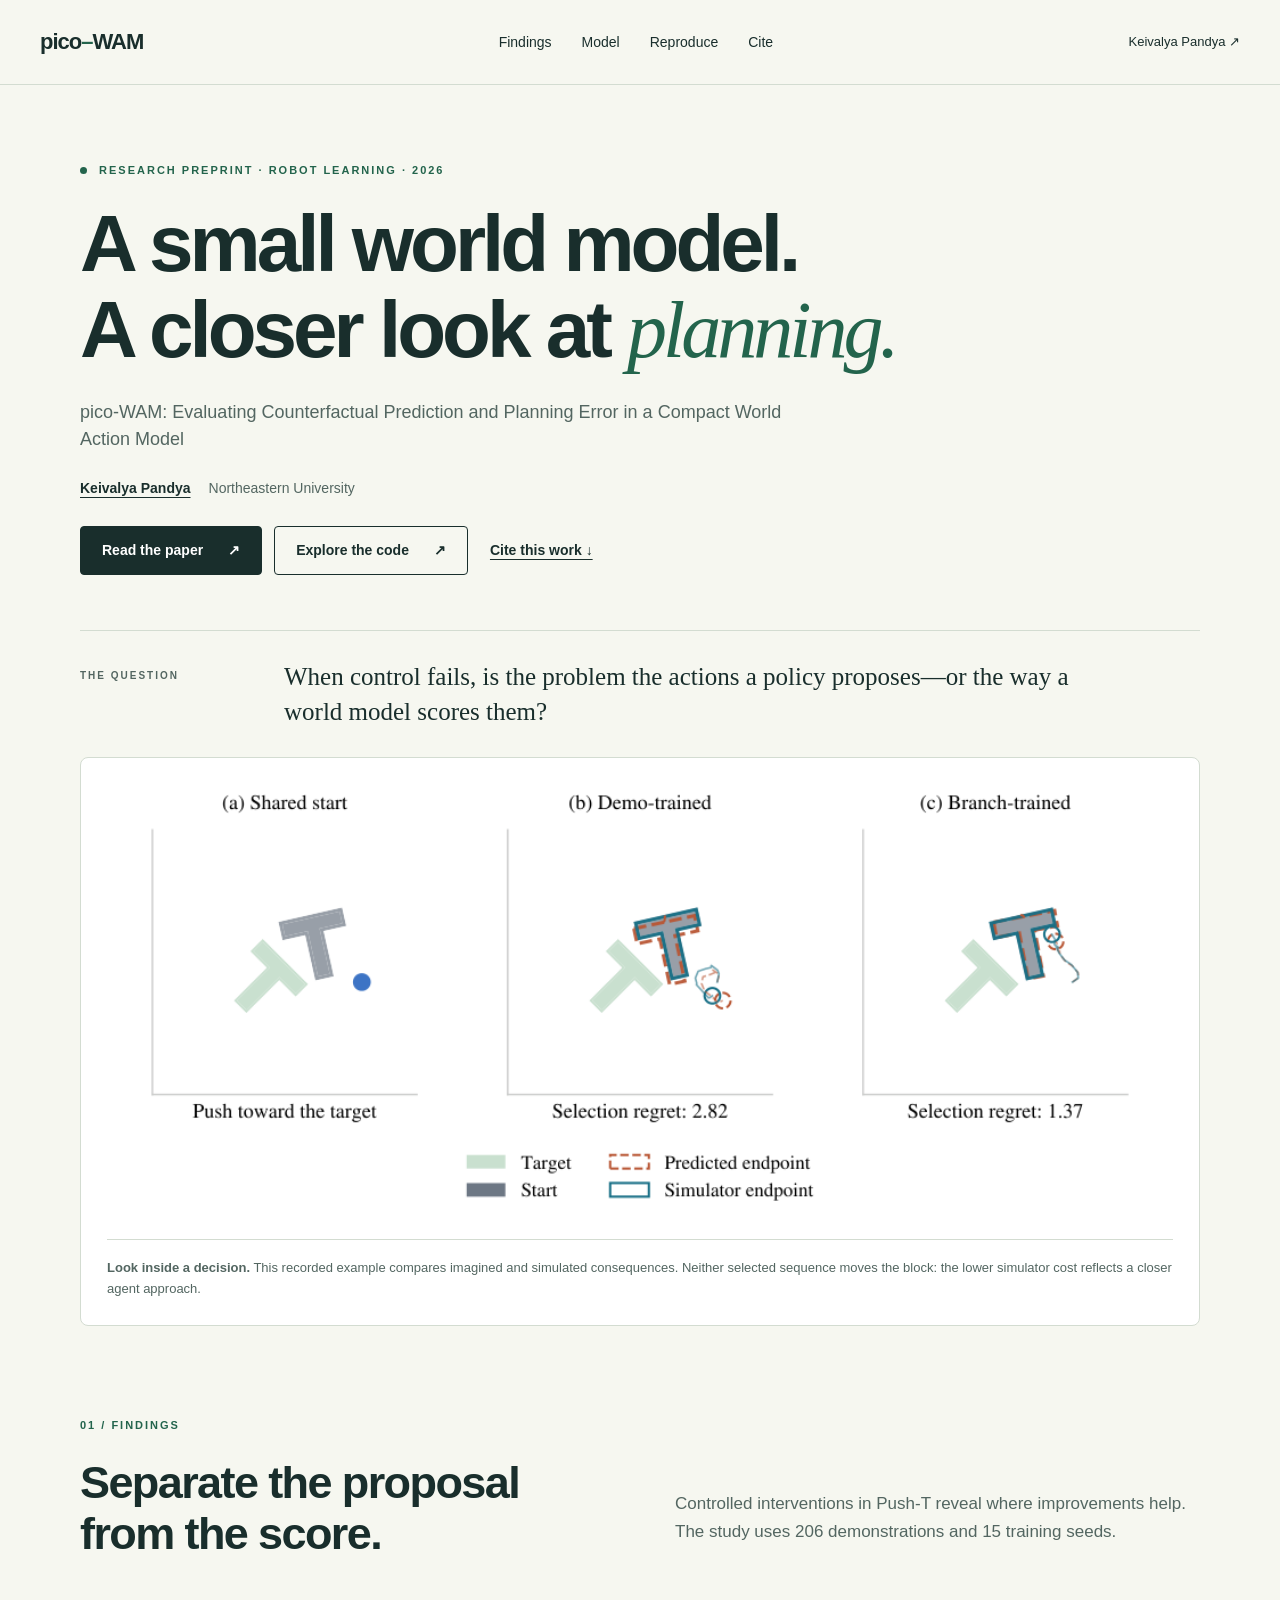
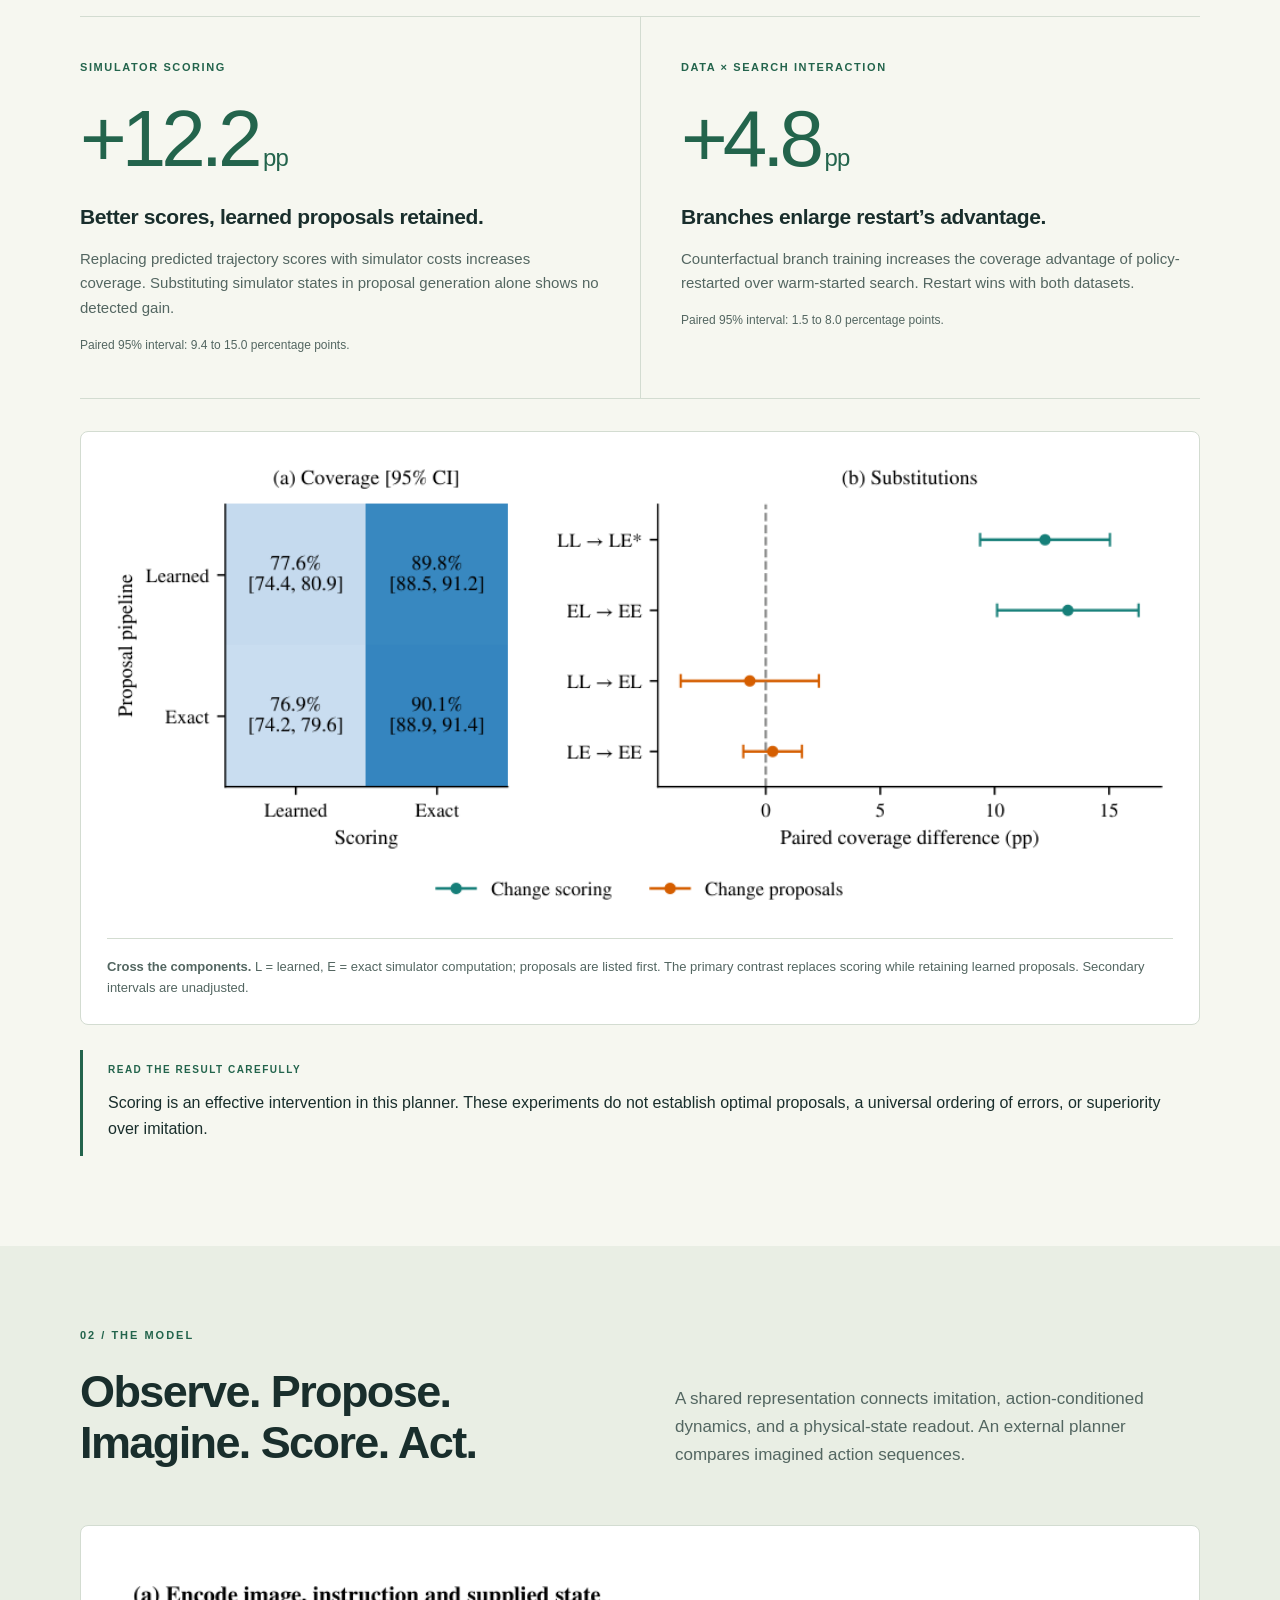
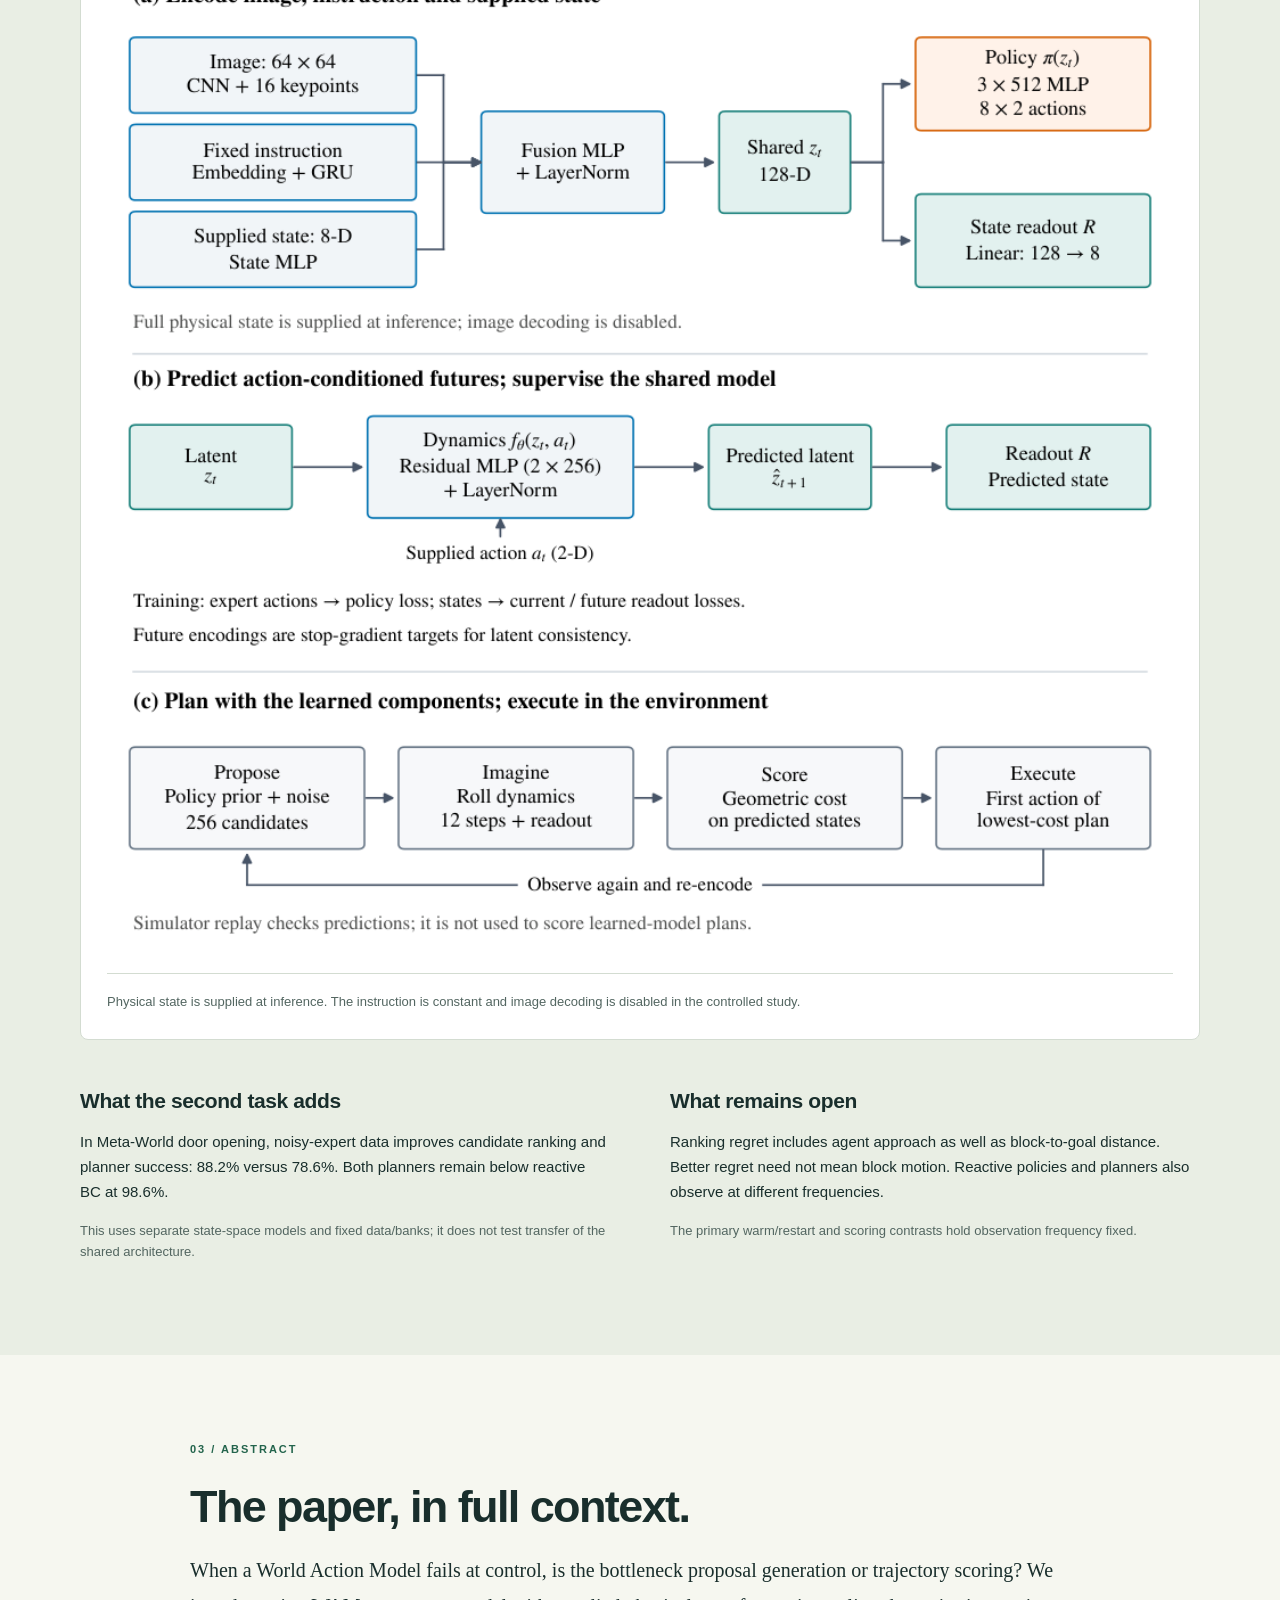
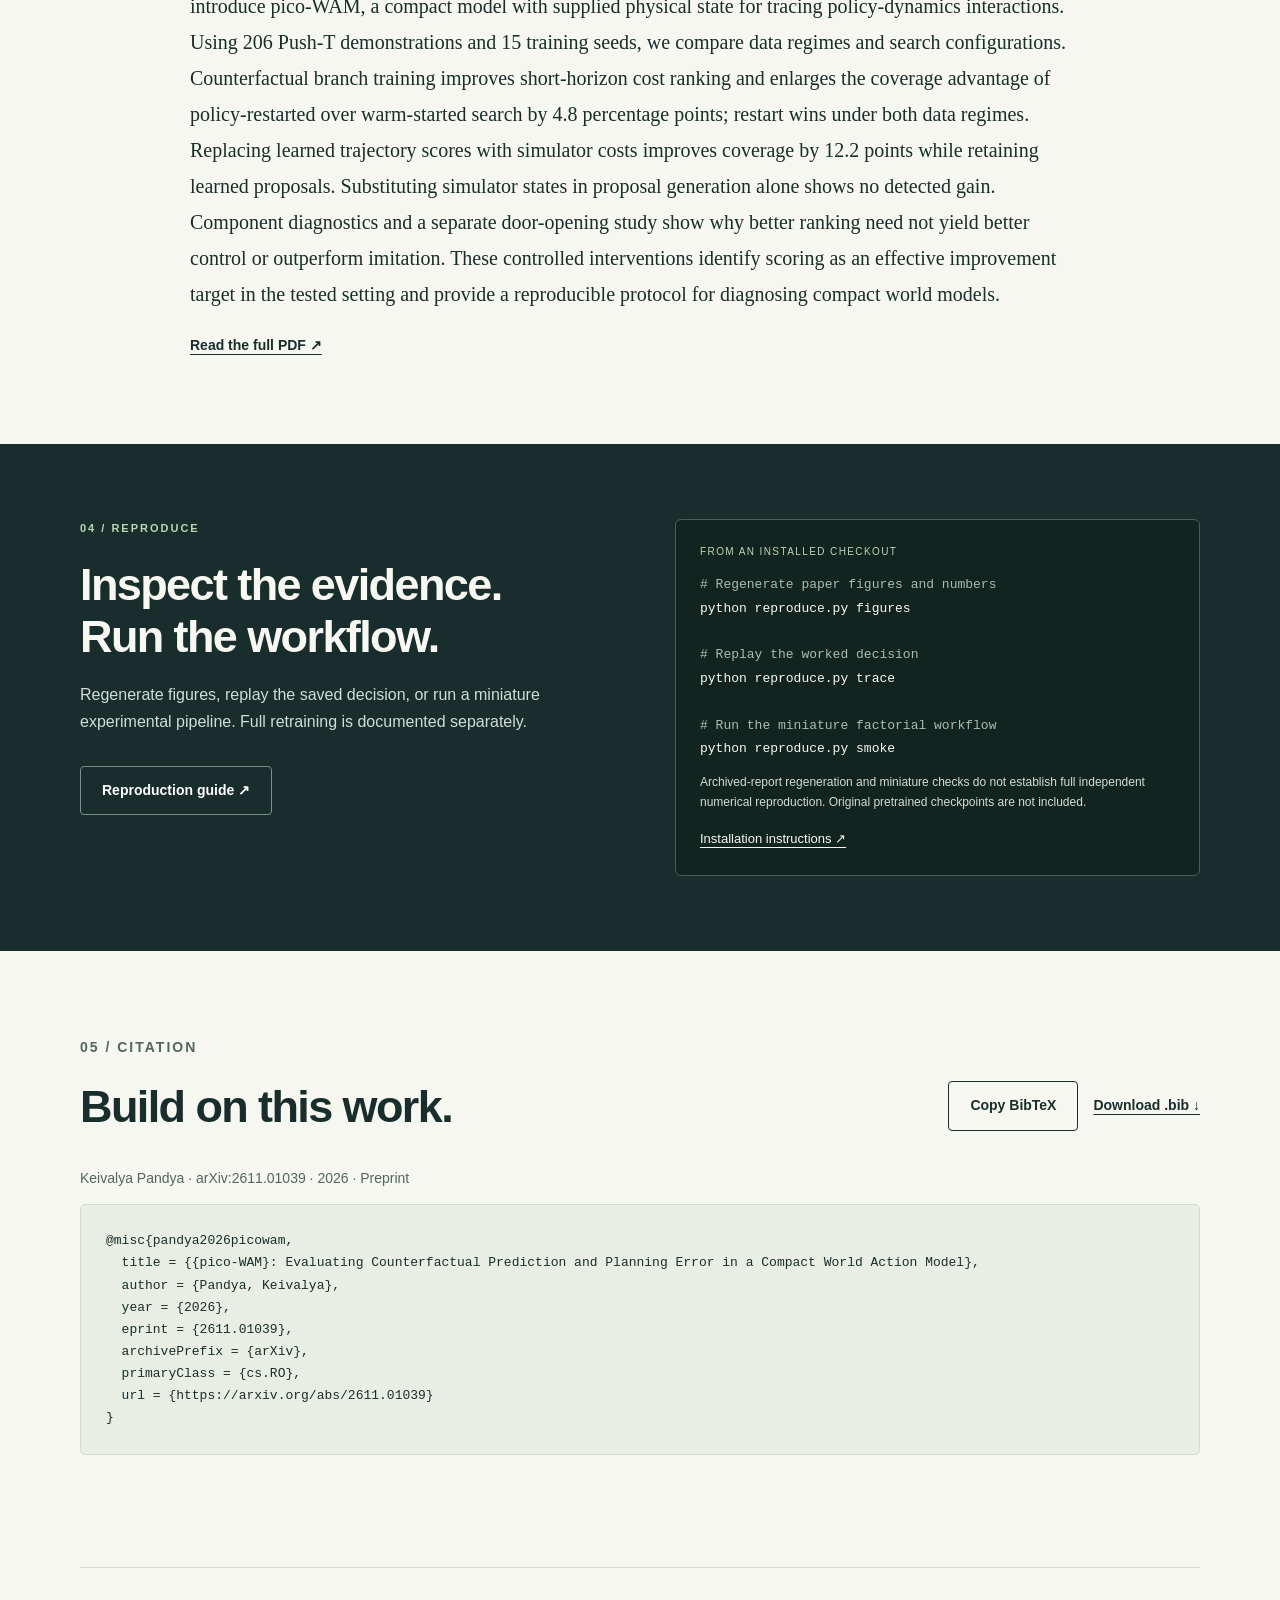
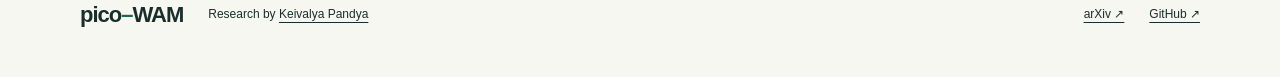
==== pico-wam/index.html @ 72bdd68a "Add pico-WAM research project page and publication links" ====
<!doctype html>
<html lang="en">
<head>
<meta charset="utf-8">
<meta name="viewport" content="width=device-width, initial-scale=1">
<title>pico-WAM — Counterfactual Prediction and Planning Error | Keivalya Pandya</title>
<meta name="description" content="pico-WAM is a compact World Action Model for tracing policy–dynamics interactions. Explore controlled Push-T experiments, simulator-scoring interventions, and reproducible code by Keivalya Pandya.">
<meta name="author" content="Keivalya Pandya">
<link rel="canonical" href="https://www.keivalya.com/pico-wam/">
<link rel="icon" href="/assets/favicon.ico">
<meta name="citation_title" content="pico-WAM: Evaluating Counterfactual Prediction and Planning Error in a Compact World Action Model">
<meta name="citation_author" content="Pandya, Keivalya">
<meta name="citation_author_institution" content="Northeastern University">
<meta name="citation_publication_date" content="2026/10/31">
<meta name="citation_arxiv_id" content="2611.01039">
<meta name="citation_pdf_url" content="https://arxiv.org/pdf/2611.01039">
<meta property="og:type" content="article">
<meta property="og:title" content="pico-WAM: When prediction meets planning">
<meta property="og:description" content="A compact World Action Model for inspecting proposals, imagined outcomes, and executed actions. Paper, findings, code, and citation.">
<meta property="og:url" content="https://www.keivalya.com/pico-wam/">
<meta property="og:image" content="https://www.keivalya.com/pico-wam/assets/task-example.png">
<meta property="og:image:alt" content="The paper's worked Push-T example comparing predicted and simulated candidate outcomes.">
<meta name="twitter:card" content="summary_large_image">
<meta name="twitter:creator" content="@keivalyap">
<link rel="stylesheet" href="style.css">
<script type="application/ld+json">
{"@context":"https://schema.org","@type":"ScholarlyArticle","name":"pico-WAM: Evaluating Counterfactual Prediction and Planning Error in a Compact World Action Model","headline":"pico-WAM: Evaluating Counterfactual Prediction and Planning Error in a Compact World Action Model","author":{"@type":"Person","name":"Keivalya Pandya","url":"https://www.keivalya.com/","affiliation":{"@type":"CollegeOrUniversity","name":"Northeastern University"}},"url":"https://www.keivalya.com/pico-wam/","sameAs":"https://arxiv.org/abs/2611.01039","identifier":"arXiv:2611.01039","datePublished":"2026-10-31","creativeWorkStatus":"Preprint","keywords":["world action models","robot learning","counterfactual prediction","trajectory scoring","model-based planning","Push-T"],"encoding":{"@type":"MediaObject","contentUrl":"https://arxiv.org/pdf/2611.01039","encodingFormat":"application/pdf"},"isRelatedTo":{"@type":"SoftwareSourceCode","name":"pico-WAM","codeRepository":"https://github.com/keivalya/pico-wam","programmingLanguage":"Python"}}
</script>
</head>
<body>
<a class="skip" href="#main">Skip to content</a>
<header class="topbar"><a class="wordmark" href="#">pico<span>–</span>WAM</a><nav aria-label="Main navigation"><a href="#findings">Findings</a><a href="#model">Model</a><a href="#reproduce">Reproduce</a><a href="#cite">Cite</a></nav><a class="author-home" href="/">Keivalya Pandya ↗</a></header>
<main id="main">
<section class="hero wrap">
<p class="eyebrow"><span class="dot"></span> RESEARCH PREPRINT · ROBOT LEARNING · 2026</p>
<h1>A small world model.<br>A closer look at <em>planning.</em></h1>
<p class="paper-title">pico-WAM: Evaluating Counterfactual Prediction and Planning Error in a Compact World Action Model</p>
<p class="byline"><a href="/">Keivalya Pandya</a><span>Northeastern University</span></p>
<div class="actions"><a class="button primary" href="https://arxiv.org/abs/2611.01039">Read the paper <span>↗</span></a><a class="button" href="https://github.com/keivalya/pico-wam">Explore the code <span>↗</span></a><a class="text-link" href="#cite">Cite this work ↓</a></div>
<div class="hero-question"><span class="section-number">THE QUESTION</span><p>When control fails, is the problem the actions a policy proposes—or the way a world model scores them?</p></div>
<figure class="hero-figure"><a href="assets/task-example.png" aria-label="Open task example figure at full resolution"><img width="936" height="382" src="assets/task-example.png" alt="Worked Push-T decision: two dynamics models choose 12-step plans from 256 shared candidates; predicted and simulated physical states are compared." fetchpriority="high"></a><figcaption><b>Look inside a decision.</b> This recorded example compares imagined and simulated consequences. Neither selected sequence moves the block: the lower simulator cost reflects a closer agent approach.</figcaption></figure>
</section>
<section class="findings wrap" id="findings"><div class="section-heading"><p class="eyebrow">01 / FINDINGS</p><h2>Separate the proposal<br>from the score.</h2><p>Controlled interventions in Push-T reveal where improvements help. The study uses 206 demonstrations and 15 training seeds.</p></div>
<div class="result-grid"><article class="result"><p class="result-label">SIMULATOR SCORING</p><p class="stat">+12.2<span> pp</span></p><h3>Better scores, learned proposals retained.</h3><p>Replacing predicted trajectory scores with simulator costs increases coverage. Substituting simulator states in proposal generation alone shows no detected gain.</p><p class="interval">Paired 95% interval: 9.4 to 15.0 percentage points.</p></article><article class="result"><p class="result-label">DATA × SEARCH INTERACTION</p><p class="stat">+4.8<span> pp</span></p><h3>Branches enlarge restart’s advantage.</h3><p>Counterfactual branch training increases the coverage advantage of policy-restarted over warm-started search. Restart wins with both datasets.</p><p class="interval">Paired 95% interval: 1.5 to 8.0 percentage points.</p></article></div>
<figure class="wide-figure"><a href="assets/factorial.png" aria-label="Open factorial figure at full resolution"><img width="936" height="404" src="assets/factorial.png" loading="lazy" alt="Crossed proposal and scoring experiment: learned and exact computations compared across 15 frozen checkpoints, with paired coverage differences."></a><figcaption><b>Cross the components.</b> L = learned, E = exact simulator computation; proposals are listed first. The primary contrast replaces scoring while retaining learned proposals. Secondary intervals are unadjusted.</figcaption></figure>
<aside class="takeaway"><span>READ THE RESULT CAREFULLY</span><p>Scoring is an effective intervention in this planner. These experiments do not establish optimal proposals, a universal ordering of errors, or superiority over imitation.</p></aside>
</section>
<section class="model-section" id="model"><div class="wrap"><div class="section-heading"><p class="eyebrow">02 / THE MODEL</p><h2>Observe. Propose.<br>Imagine. Score. Act.</h2><p>A shared representation connects imitation, action-conditioned dynamics, and a physical-state readout. An external planner compares imagined action sequences.</p></div>
<figure class="wide-figure"><a href="assets/architecture.png" aria-label="Open architecture figure at full resolution"><img width="936" height="879" src="assets/architecture.png" loading="lazy" alt="pico-WAM architecture: image and supplied state encoders feed a shared latent, policy, residual dynamics, and state readout, with an external planning loop."></a><figcaption>Physical state is supplied at inference. The instruction is constant and image decoding is disabled in the controlled study.</figcaption></figure>
<div class="scope-grid"><article><h3>What the second task adds</h3><p>In Meta-World door opening, noisy-expert data improves candidate ranking and planner success: 88.2% versus 78.6%. Both planners remain below reactive BC at 98.6%.</p><p class="muted">This uses separate state-space models and fixed data/banks; it does not test transfer of the shared architecture.</p></article><article><h3>What remains open</h3><p>Ranking regret includes agent approach as well as block-to-goal distance. Better regret need not mean block motion. Reactive policies and planners also observe at different frequencies.</p><p class="muted">The primary warm/restart and scoring contrasts hold observation frequency fixed.</p></article></div>
</div></section>
<section class="wrap abstract-section" id="abstract"><p class="eyebrow">03 / ABSTRACT</p><h2>The paper, in full context.</h2><p class="abstract">When a World Action Model fails at control, is the bottleneck proposal generation or trajectory scoring? We introduce pico-WAM, a compact model with supplied physical state for tracing policy-dynamics interactions. Using 206 Push-T demonstrations and 15 training seeds, we compare data regimes and search configurations. Counterfactual branch training improves short-horizon cost ranking and enlarges the coverage advantage of policy-restarted over warm-started search by 4.8 percentage points; restart wins under both data regimes. Replacing learned trajectory scores with simulator costs improves coverage by 12.2 points while retaining learned proposals. Substituting simulator states in proposal generation alone shows no detected gain. Component diagnostics and a separate door-opening study show why better ranking need not yield better control or outperform imitation. These controlled interventions identify scoring as an effective improvement target in the tested setting and provide a reproducible protocol for diagnosing compact world models.</p><a class="text-link" href="https://arxiv.org/pdf/2611.01039">Read the full PDF ↗</a></section>
<section class="reproduce-section" id="reproduce"><div class="wrap reproduce-grid"><div><p class="eyebrow">04 / REPRODUCE</p><h2>Inspect the evidence.<br>Run the workflow.</h2><p>Regenerate figures, replay the saved decision, or run a miniature experimental pipeline. Full retraining is documented separately.</p><a class="button" href="https://github.com/keivalya/pico-wam/blob/main/docs/REPRODUCING.md">Reproduction guide ↗</a></div><div class="terminal"><div class="terminal-label">FROM AN INSTALLED CHECKOUT</div><pre><code><span># Regenerate paper figures and numbers</span>
python reproduce.py figures

<span># Replay the worked decision</span>
python reproduce.py trace

<span># Run the miniature factorial workflow</span>
python reproduce.py smoke</code></pre><p>Archived-report regeneration and miniature checks do not establish full independent numerical reproduction. Original pretrained checkpoints are not included.</p><a href="https://github.com/keivalya/pico-wam#installation">Installation instructions ↗</a></div></div></section>
<section class="wrap citation-section" id="cite"><p class="eyebrow">05 / CITATION</p><div class="citation-heading"><h2>Build on this work.</h2><div><button id="copy-citation" class="button" type="button" hidden>Copy BibTeX</button> <a class="text-link" href="citation.bib" download>Download .bib ↓</a></div></div><p>Keivalya Pandya · arXiv:2611.01039 · 2026 · Preprint</p><pre class="citation"><code id="bibtex">@misc{pandya2026picowam,
  title = {{pico-WAM}: Evaluating Counterfactual Prediction and Planning Error in a Compact World Action Model},
  author = {Pandya, Keivalya},
  year = {2026},
  eprint = {2611.01039},
  archivePrefix = {arXiv},
  primaryClass = {cs.RO},
  url = {https://arxiv.org/abs/2611.01039}
}</code></pre><p id="copy-status" role="status" aria-live="polite"></p></section>
</main><footer class="wrap"><a class="wordmark" href="#">pico<span>–</span>WAM</a><p>Research by <a href="/">Keivalya Pandya</a></p><a href="https://arxiv.org/abs/2611.01039">arXiv ↗</a><a href="https://github.com/keivalya/pico-wam">GitHub ↗</a></footer>
<script src="script.js" defer></script>
</body></html>
---- pico-wam/style.css ----
:root{--ink:#192e2c;--muted:#536661;--paper:#f6f7f0;--accent:#23644c;--line:#d3dcd1;--serif:Georgia,'Times New Roman',serif}*{box-sizing:border-box}html{scroll-behavior:smooth;scroll-padding-top:30px}body{margin:0;background:var(--paper);color:var(--ink);font-family:Arial,Helvetica,sans-serif;line-height:1.65}a{color:inherit;text-underline-offset:4px}a:hover{color:var(--accent)}button{font:inherit;cursor:pointer}a:focus-visible,button:focus-visible{outline:3px solid #aa5e16;outline-offset:5px}.wrap{width:min(1120px,calc(100% - 64px));margin:auto}.topbar{max-width:1400px;margin:auto;padding:24px 40px;display:flex;justify-content:space-between;align-items:center;border-bottom:1px solid var(--line);gap:25px}.wordmark{font-size:22px;font-weight:800;text-decoration:none;letter-spacing:-1px}.wordmark span{color:var(--accent)}nav{display:flex;gap:30px;font-size:14px}nav a,.author-home{text-decoration:none}.author-home{font-size:13px}.hero{padding-top:76px}.eyebrow{font-size:11px;letter-spacing:2px;font-weight:700;color:var(--accent);margin:0 0 22px}.dot{display:inline-block;width:7px;height:7px;background:var(--accent);border-radius:50%;margin-right:7px}h1{font-size:clamp(44px,6.3vw,80px);letter-spacing:-4px;line-height:1.07;margin:0 0 25px;font-weight:600}h1 em{font-family:var(--serif);font-weight:400;color:var(--accent)}.paper-title{font-size:18px;max-width:740px;color:var(--muted);line-height:1.5}.byline{font-size:14px;margin:24px 0}.byline a{font-weight:bold}.byline span{margin-left:18px;color:var(--muted)}.actions{display:flex;gap:12px;align-items:center;flex-wrap:wrap;margin:26px 0 55px}.button{display:inline-flex;align-items:center;justify-content:center;gap:25px;background:transparent;border:1px solid var(--ink);padding:12px 21px;border-radius:4px;text-decoration:none;font-size:14px;font-weight:600;color:var(--ink)}.button:hover{background:#e5ebdf;color:var(--ink)}.primary{background:var(--ink);color:#fff}.primary:hover{background:var(--accent);color:#fff}.text-link{font-size:14px;font-weight:600}.actions .text-link{margin-left:10px}.hero-question{border-top:1px solid var(--line);padding:28px 0;display:grid;grid-template-columns:180px 1fr;gap:24px;align-items:start}.section-number{font-size:10px;letter-spacing:2px;padding-top:9px;color:var(--muted);font-weight:700}.hero-question p{font-family:var(--serif);font-size:25px;line-height:1.4;margin:0;max-width:790px}figure{margin:0}figure img{display:block;width:100%;height:auto}.hero-figure,.wide-figure{background:#fff;border:1px solid var(--line);border-radius:8px;padding:26px}.hero-figure img{height:auto}.hero-figure figcaption,.wide-figure figcaption{border-top:1px solid var(--line);padding-top:18px;margin-top:20px;font-size:13px;color:var(--muted);line-height:1.6}.findings{padding:90px 0}.section-heading{display:grid;grid-template-columns:1fr 1fr;column-gap:70px;margin-bottom:36px}.section-heading .eyebrow{grid-column:1/-1}.section-heading>p:last-child{margin:0;color:var(--muted);font-size:17px;align-self:center}h2{font-size:clamp(30px,4vw,45px);letter-spacing:-1.6px;line-height:1.15;margin:0 0 20px;font-weight:600}h3{font-size:21px;line-height:1.35;letter-spacing:-.4px;margin:12px 0}.result-grid{display:grid;grid-template-columns:1fr 1fr;border-top:1px solid var(--line);border-bottom:1px solid var(--line);margin:32px 0}.result{padding:30px 40px 30px 0}.result+.result{padding-left:40px;border-left:1px solid var(--line);padding-right:0}.result-label{font-size:11px;letter-spacing:1.6px;font-weight:700;color:var(--accent)}.stat{font-size:80px;letter-spacing:-5px;font-weight:500;margin:0;line-height:1.3;color:var(--accent)}.stat span{font-size:24px;letter-spacing:-1px}.result>p:not(.stat):not(.result-label){color:var(--muted);font-size:15px}.result .interval{font-size:12px!important}.takeaway{margin-top:25px;border-left:3px solid var(--accent);padding:5px 25px}.takeaway span{font-size:10px;letter-spacing:1.5px;font-weight:bold;color:var(--accent)}.takeaway p{margin:8px 0;font-size:16px}.model-section{background:#e9eee4;padding:80px 0}.scope-grid{display:grid;grid-template-columns:1fr 1fr;gap:60px;margin-top:35px}.scope-grid p{font-size:15px}.muted{color:var(--muted);font-size:13px!important}.abstract-section{padding:85px 0;max-width:900px}.abstract{font-family:var(--serif);font-size:20px;line-height:1.8}.reproduce-section{background:var(--ink);color:#f7f8f1;padding:75px 0}.reproduce-section .eyebrow{color:#b9d6b6}.reproduce-grid{display:grid;grid-template-columns:1fr 1fr;gap:70px}.reproduce-grid>div>p:not(.eyebrow){color:#d1ddd5}.reproduce-section .button{color:#fff;border-color:#78918a;margin-top:15px}.reproduce-section .button:hover{background:#314d46}.terminal{background:#122420;border:1px solid #466058;border-radius:6px;padding:24px}.terminal-label{font-size:10px;color:#b9d6b6;letter-spacing:1.4px}.terminal pre{font-size:13px;line-height:1.8;overflow-x:auto}.terminal code span{color:#a9bcb2}.terminal p{font-size:12px;color:#bacbc1}.terminal a{font-size:13px}.citation-section{padding:85px 0 60px}.citation-heading{display:flex;justify-content:space-between;gap:20px;align-items:start}.citation-heading>div{display:flex;align-items:center;gap:15px}.citation{padding:25px;background:#e9eee4;border:1px solid var(--line);border-radius:5px;font-size:13px;white-space:pre-wrap;overflow-wrap:anywhere;line-height:1.7}.citation-section>p{font-size:14px;color:var(--muted)}#copy-status{min-height:24px}footer{display:flex;gap:25px;border-top:1px solid var(--line);padding:25px 0 40px;align-items:center;font-size:12px}footer p{margin-right:auto}.skip{position:absolute;left:15px;top:-100px;background:#fff;padding:10px;z-index:5}.skip:focus{top:10px}[hidden]{display:none!important}@media(max-width:760px){.wrap{width:calc(100% - 36px)}.topbar{padding:18px;flex-wrap:wrap;gap:10px}.author-home{display:none}nav{gap:16px;font-size:12px}.hero{padding-top:45px}h1{letter-spacing:-2px}.byline span{display:block;margin-left:0}.hero-question{grid-template-columns:1fr;gap:10px}.hero-question p{font-size:22px}.section-heading,.result-grid,.scope-grid,.reproduce-grid{grid-template-columns:1fr;gap:18px}.result{padding:25px 0}.result+.result{border-left:0;border-top:1px solid var(--line);padding:25px 0}.hero-figure,.wide-figure{padding:10px}.findings{padding:55px 0}.model-section,.reproduce-section{padding:55px 0}.abstract-section,.citation-section{padding-top:55px;padding-bottom:40px}.abstract{font-size:18px}.citation-heading{flex-direction:column}.citation-heading>div{flex-wrap:wrap}footer{flex-wrap:wrap;gap:15px}footer p{flex-basis:65%;margin:0}.stat{font-size:68px}}@media(prefers-reduced-motion:reduce){html{scroll-behavior:auto}}
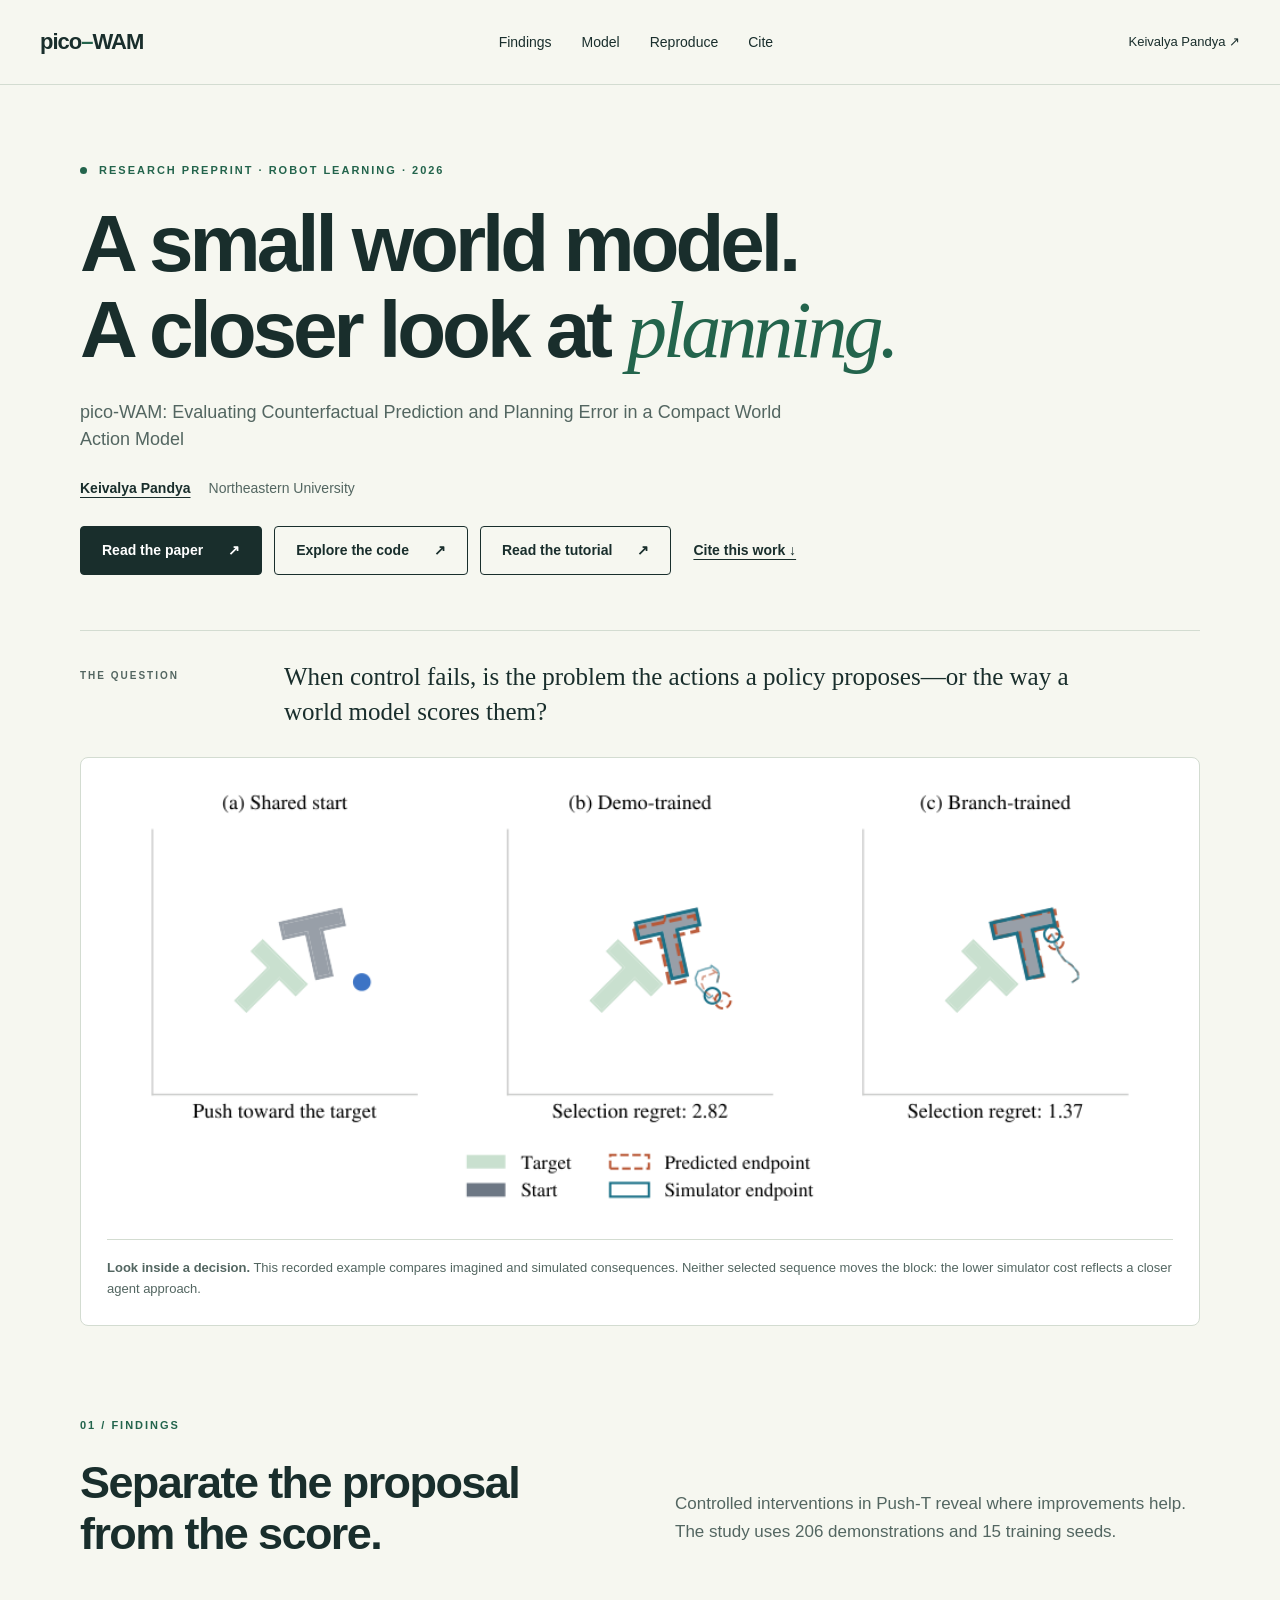
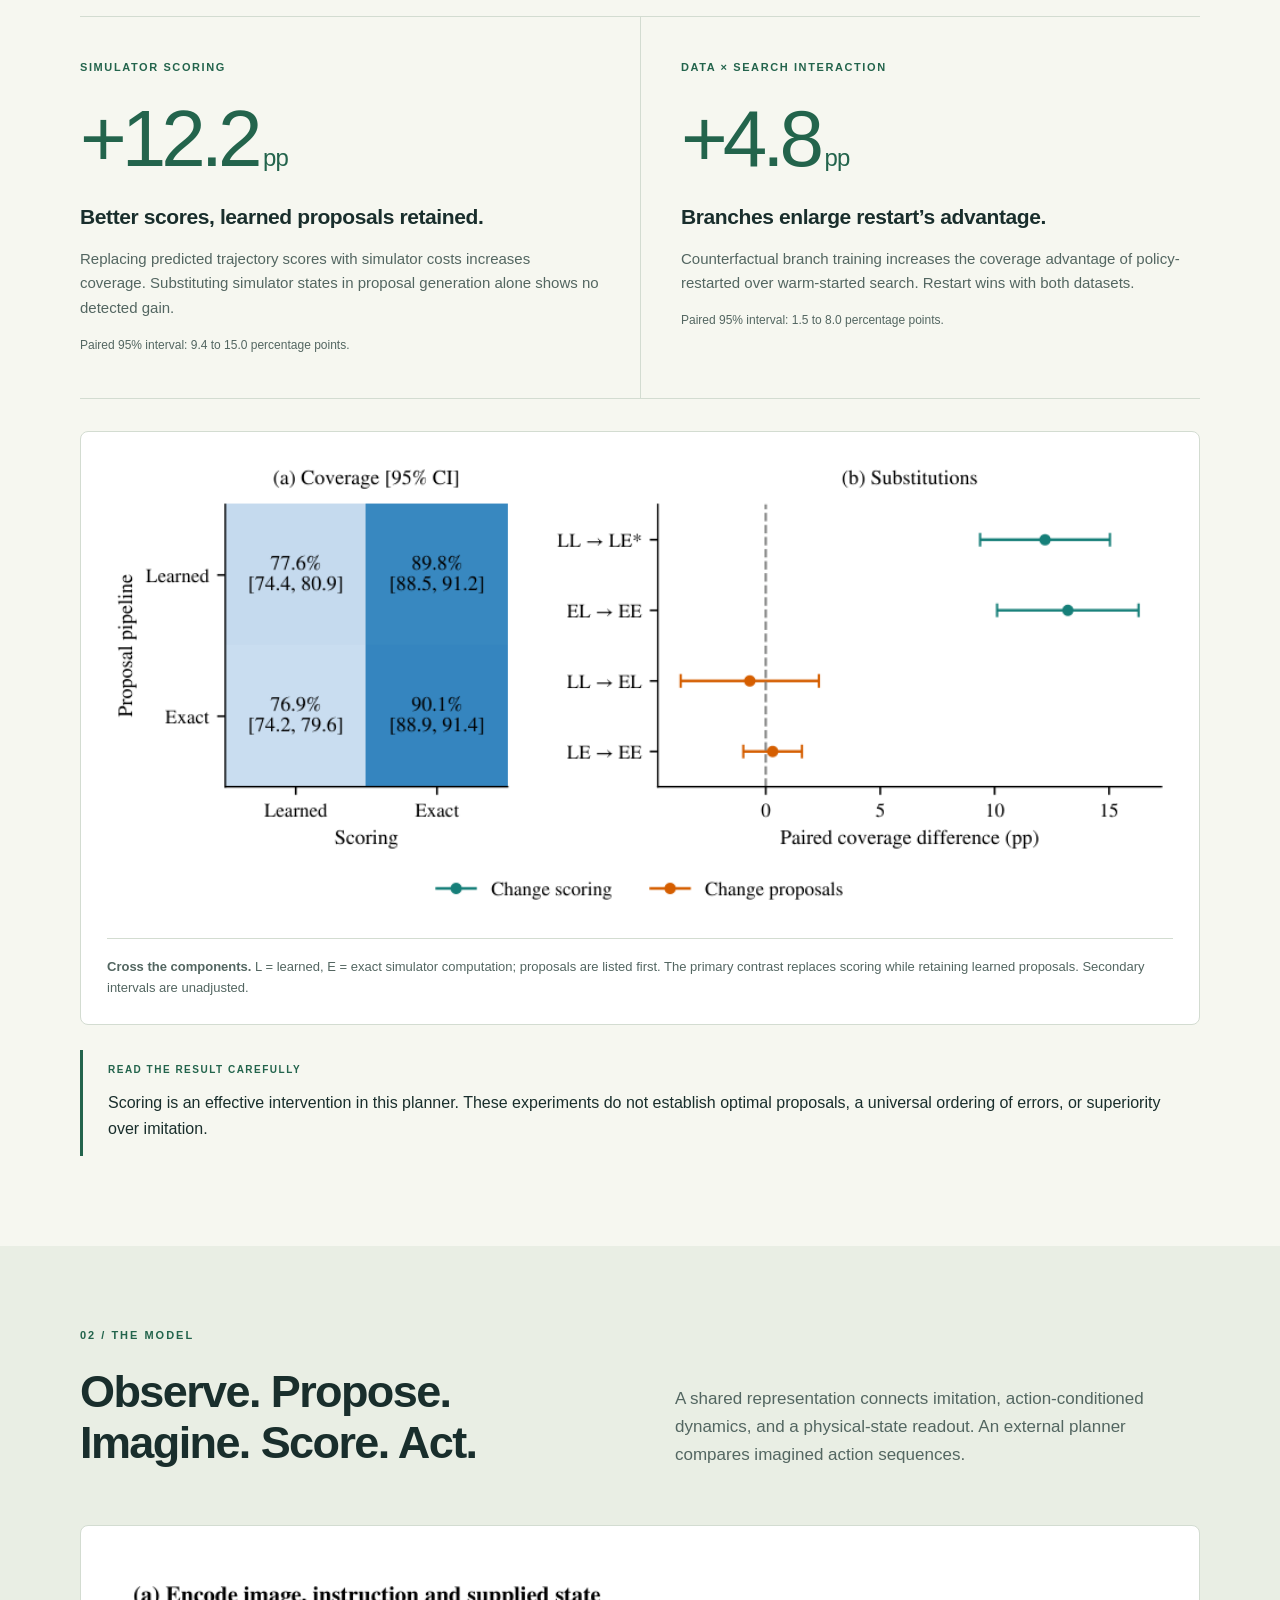
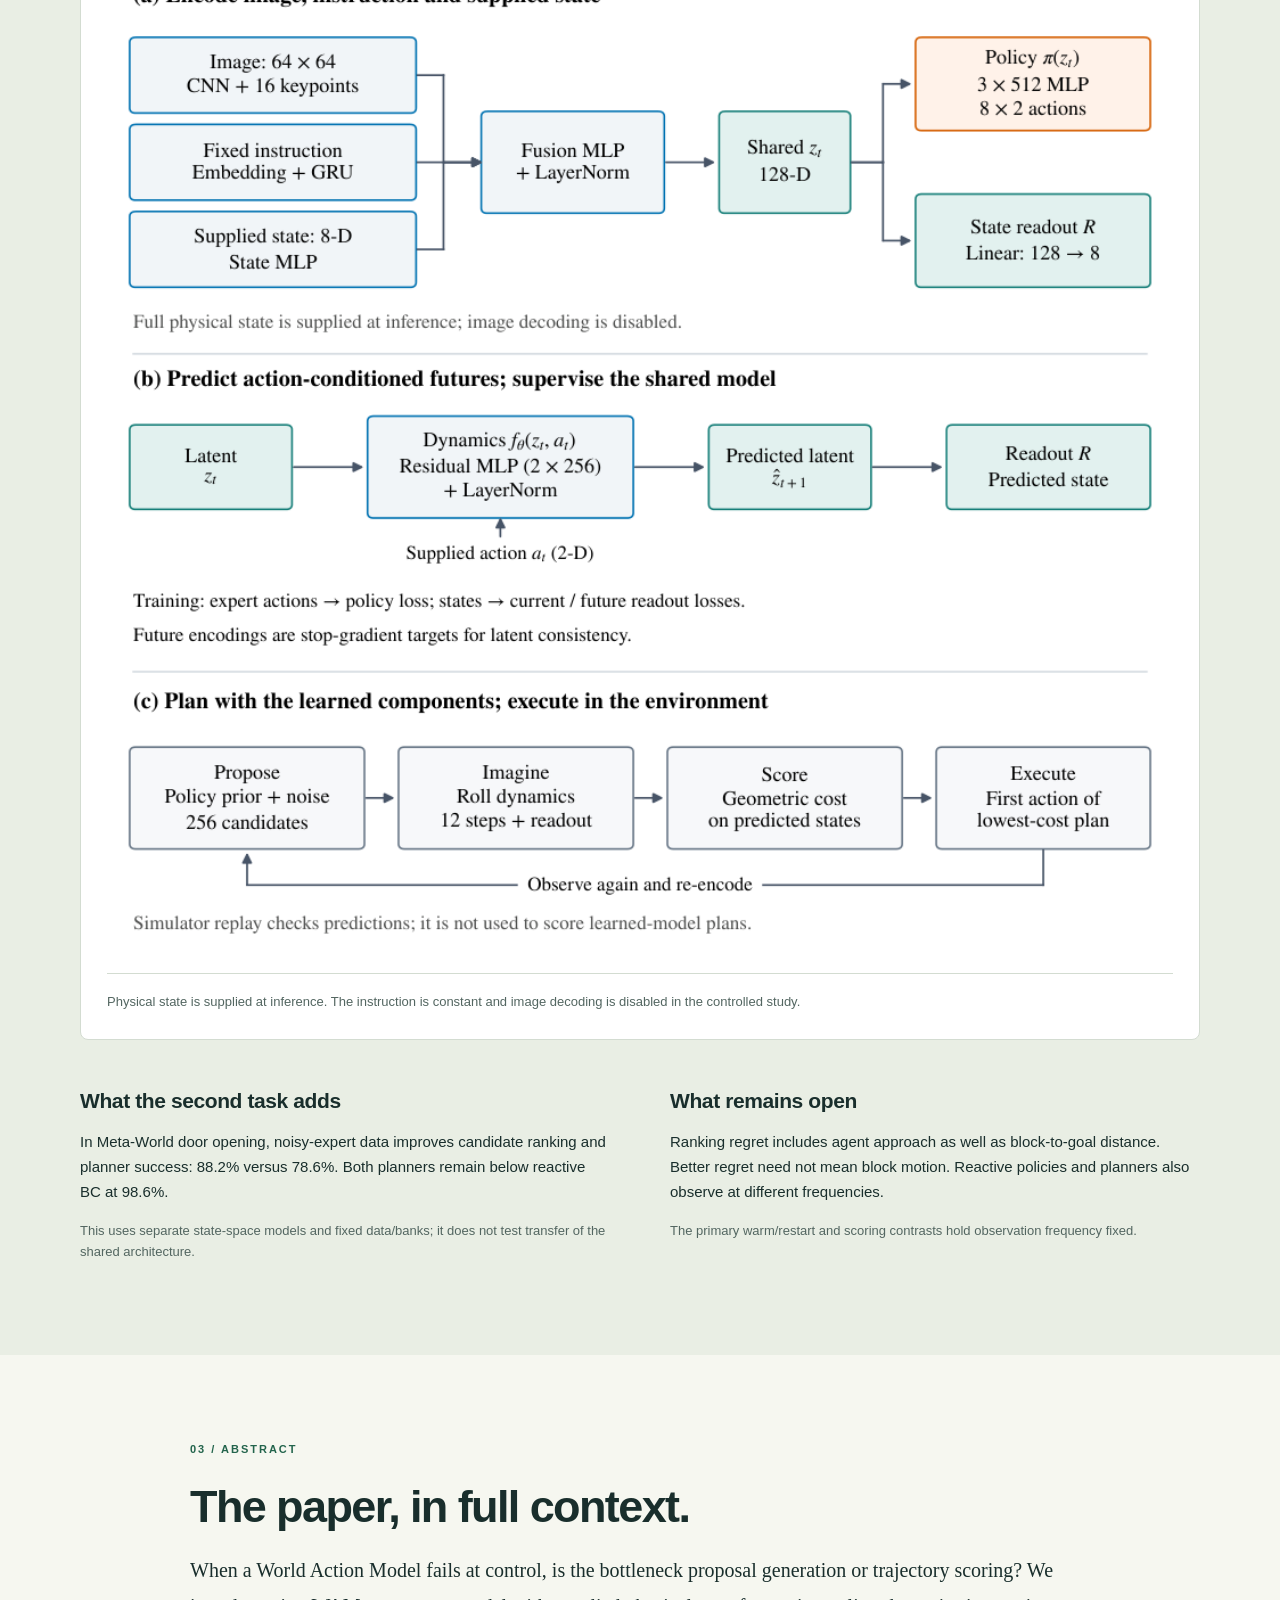
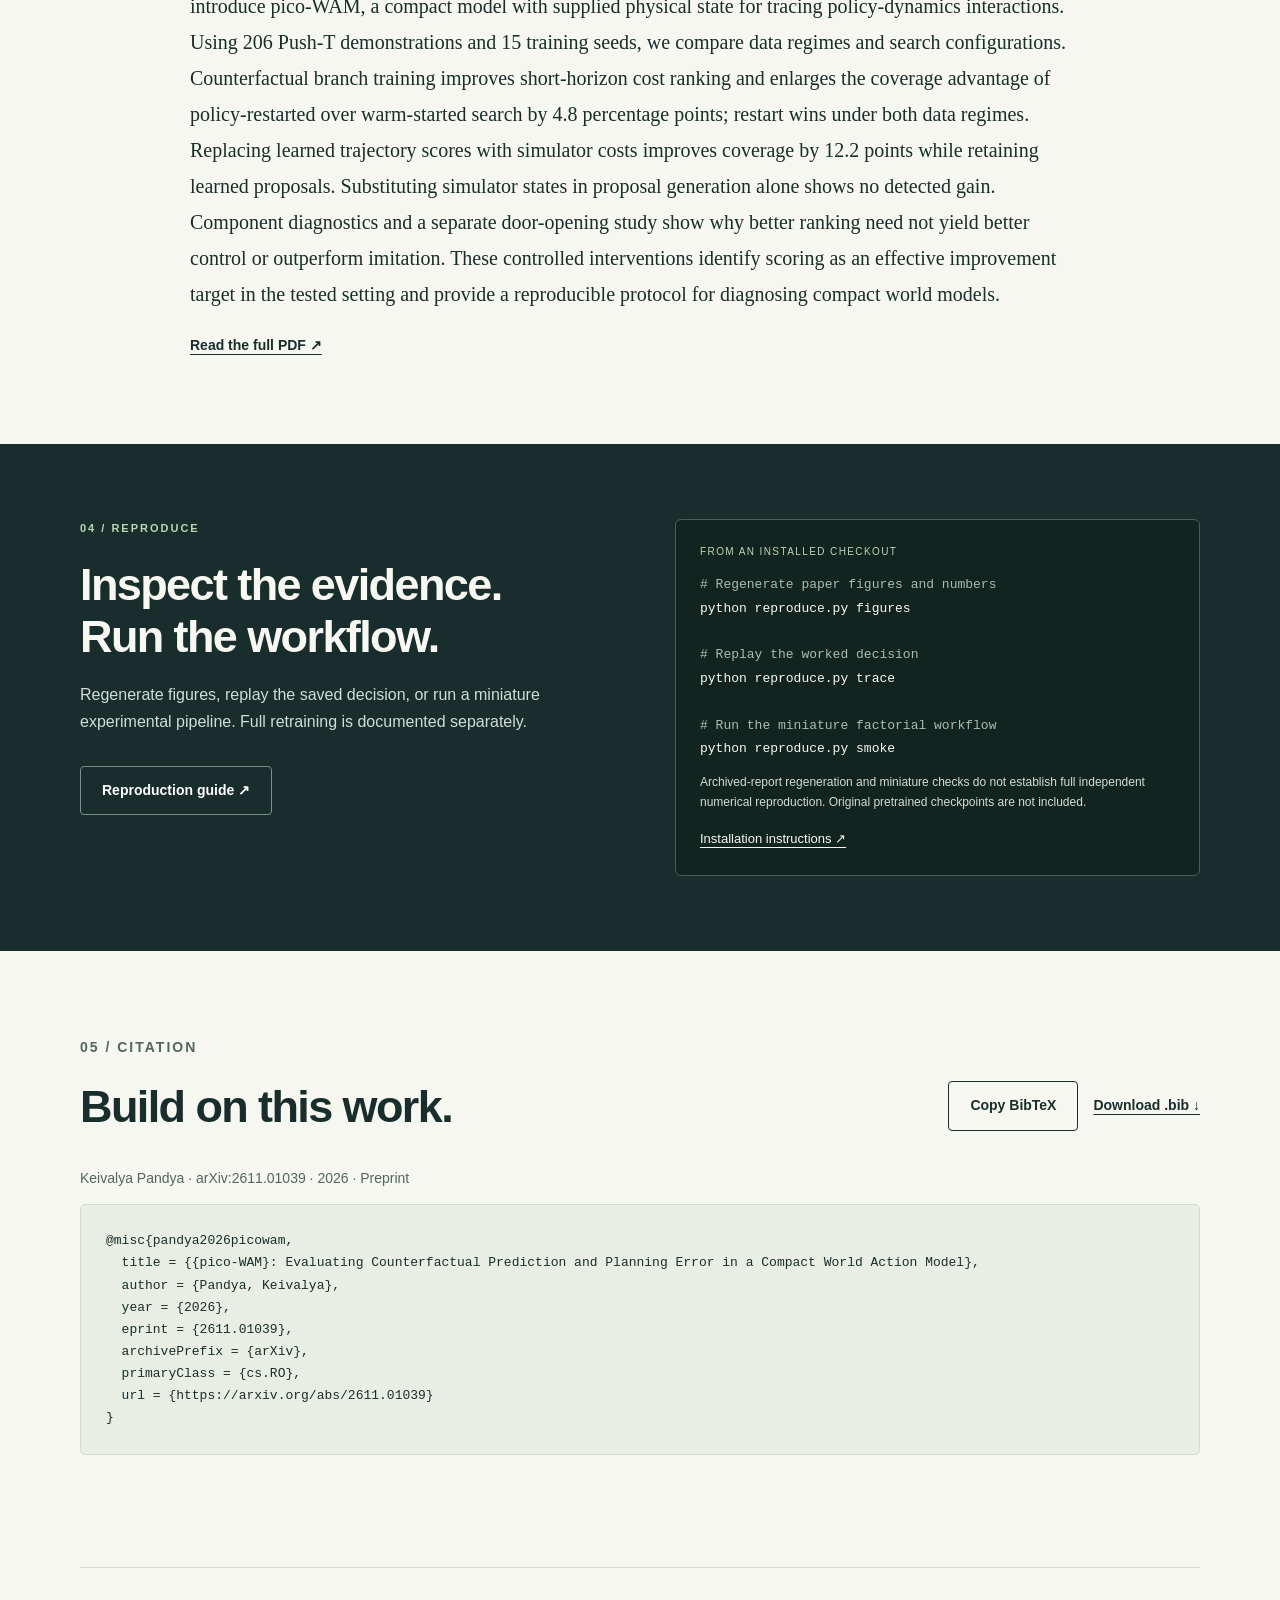
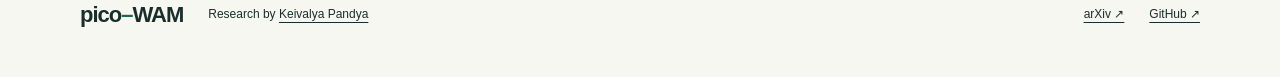
==== commit 98ba248b: "Add Medium tutorial link to project page hero" ====
--- a/pico-wam/index.html
+++ b/pico-wam/index.html
@@ -36,7 +36,7 @@
 <h1>A small world model.<br>A closer look at <em>planning.</em></h1>
 <p class="paper-title">pico-WAM: Evaluating Counterfactual Prediction and Planning Error in a Compact World Action Model</p>
 <p class="byline"><a href="/">Keivalya Pandya</a><span>Northeastern University</span></p>
-<div class="actions"><a class="button primary" href="https://arxiv.org/abs/2611.01039">Read the paper <span>↗</span></a><a class="button" href="https://github.com/keivalya/pico-wam">Explore the code <span>↗</span></a><a class="text-link" href="#cite">Cite this work ↓</a></div>
+<div class="actions"><a class="button primary" href="https://arxiv.org/abs/2611.01039">Read the paper <span>↗</span></a><a class="button" href="https://github.com/keivalya/pico-wam">Explore the code <span>↗</span></a><a class="button" href="https://medium.com/@keivalyap/building-a-world-action-model-wam-from-scratch-i-0ad41c323776" aria-label="Read Building a World-Action-Model (WAM) from Scratch — I on Medium">Read the tutorial <span>↗</span></a><a class="text-link" href="#cite">Cite this work ↓</a></div>
 <div class="hero-question"><span class="section-number">THE QUESTION</span><p>When control fails, is the problem the actions a policy proposes—or the way a world model scores them?</p></div>
 <figure class="hero-figure"><a href="assets/task-example.png" aria-label="Open task example figure at full resolution"><img width="936" height="382" src="assets/task-example.png" alt="Worked Push-T decision: two dynamics models choose 12-step plans from 256 shared candidates; predicted and simulated physical states are compared." fetchpriority="high"></a><figcaption><b>Look inside a decision.</b> This recorded example compares imagined and simulated consequences. Neither selected sequence moves the block: the lower simulator cost reflects a closer agent approach.</figcaption></figure>
 </section>
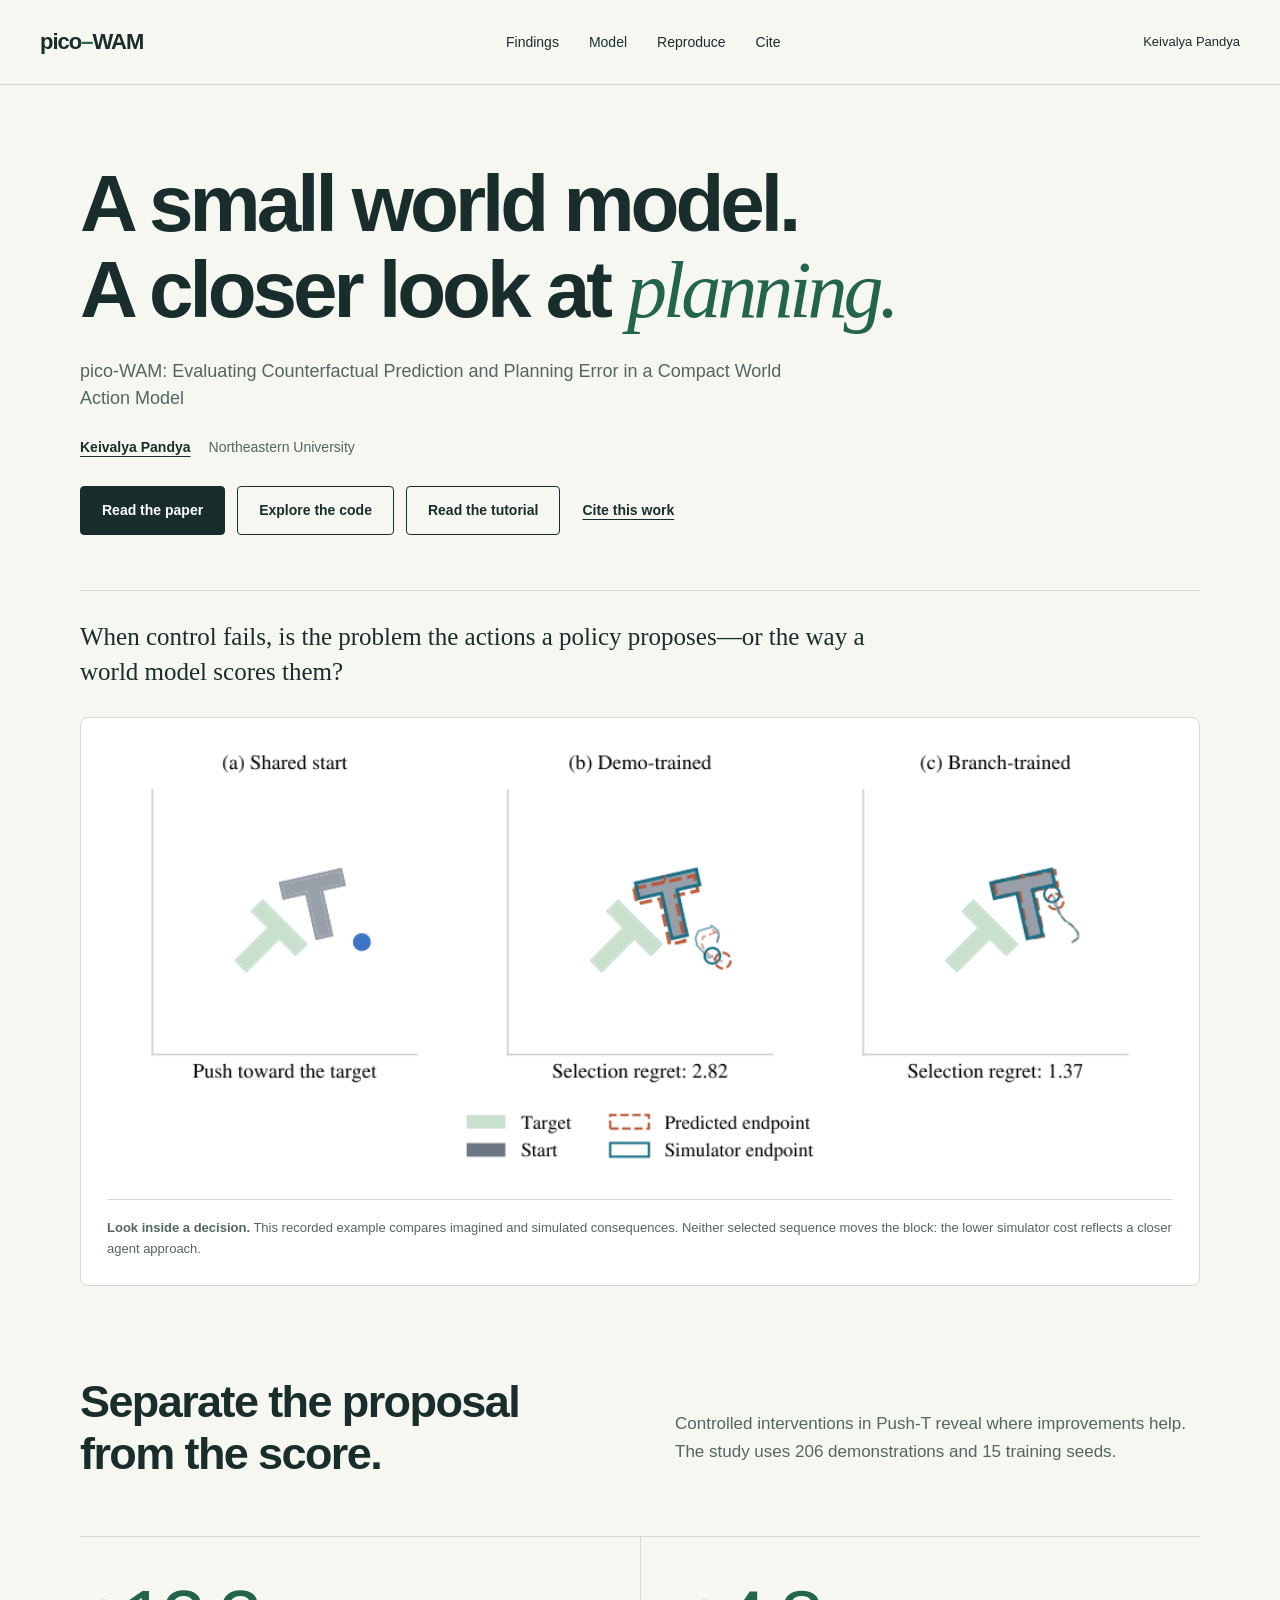
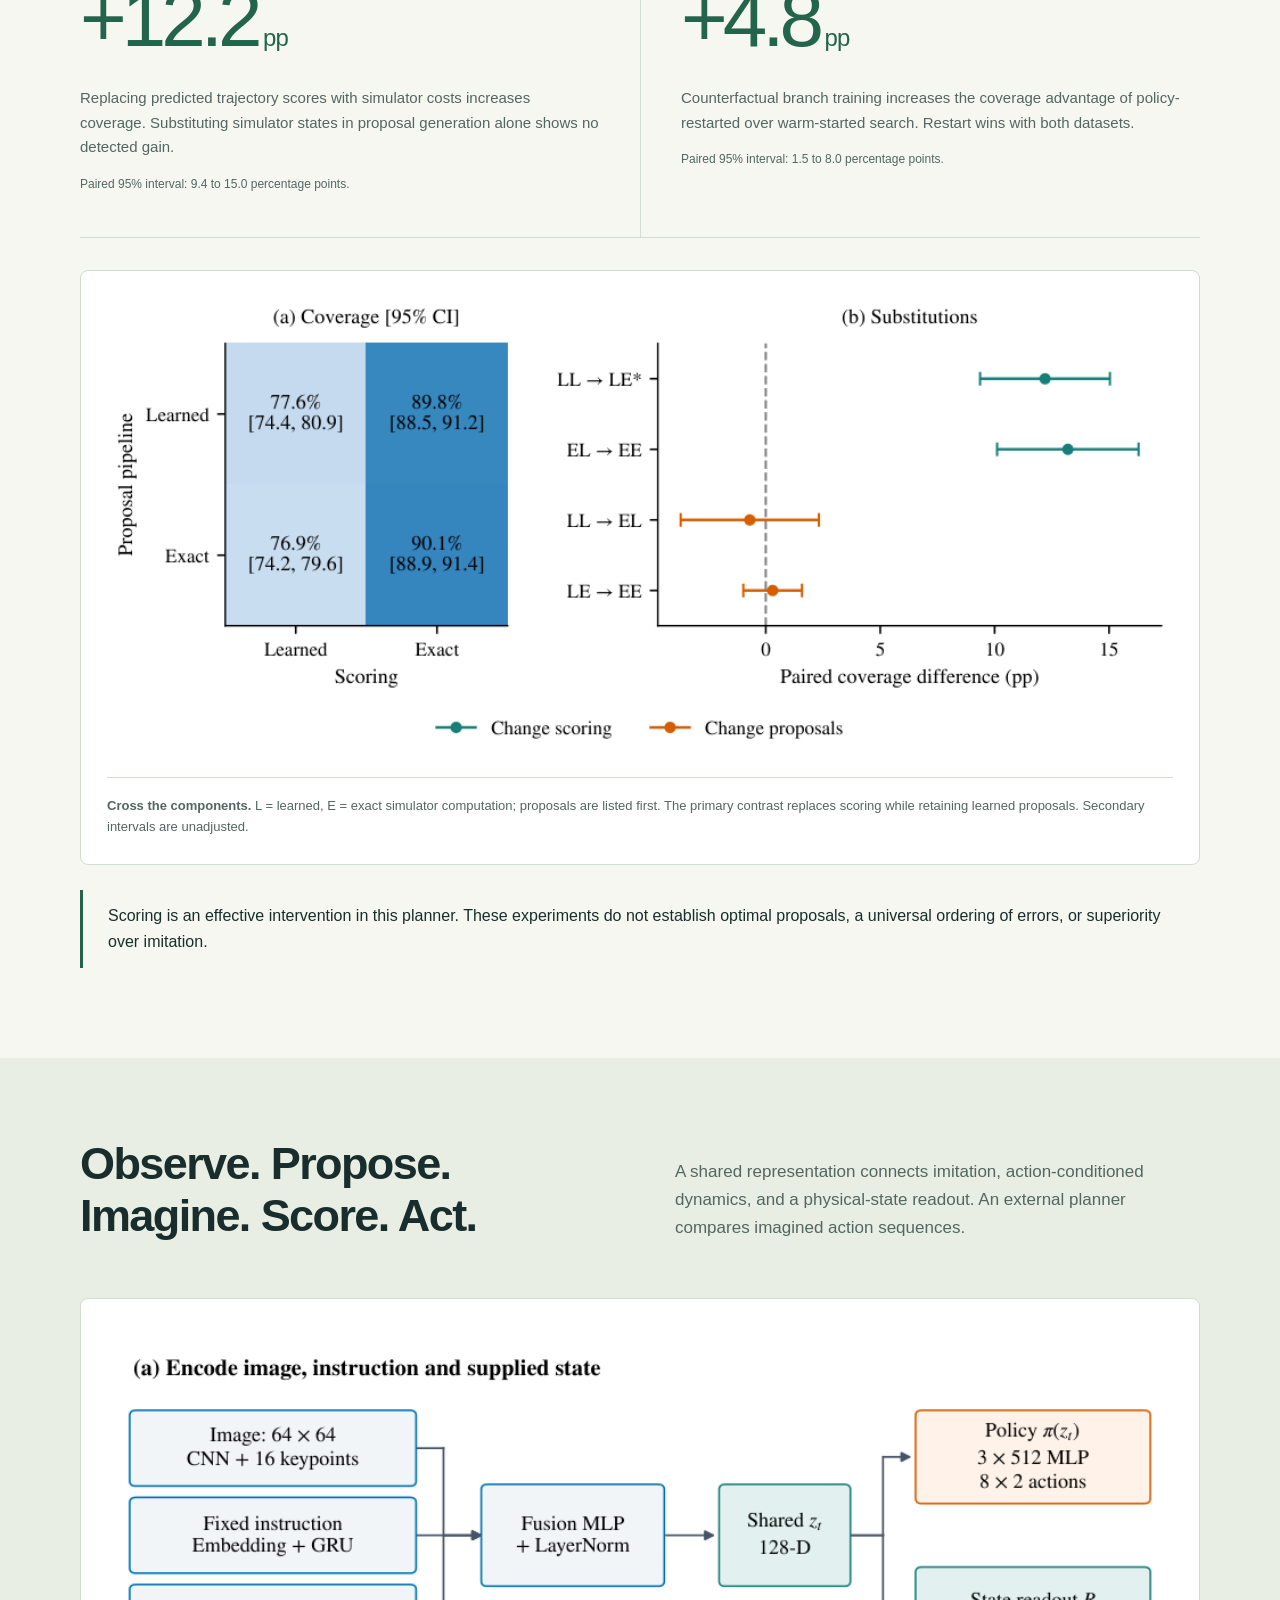
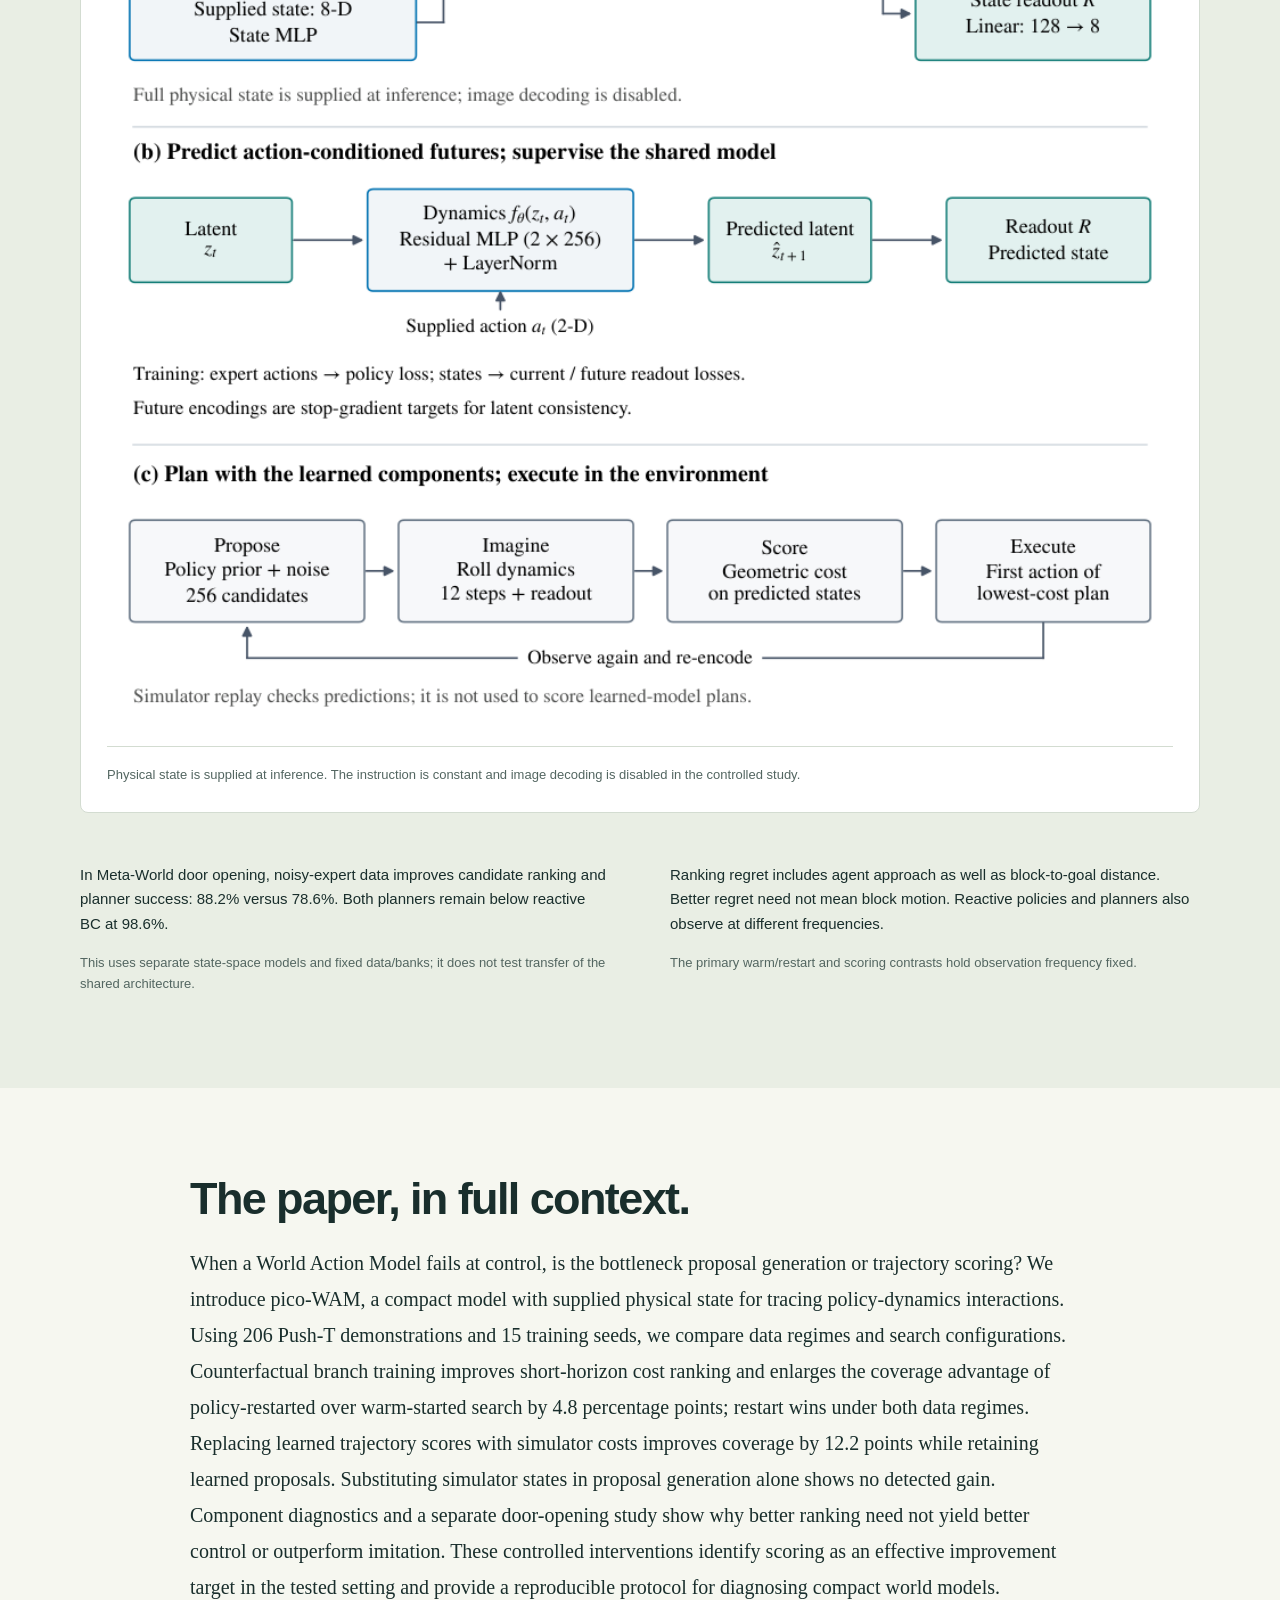
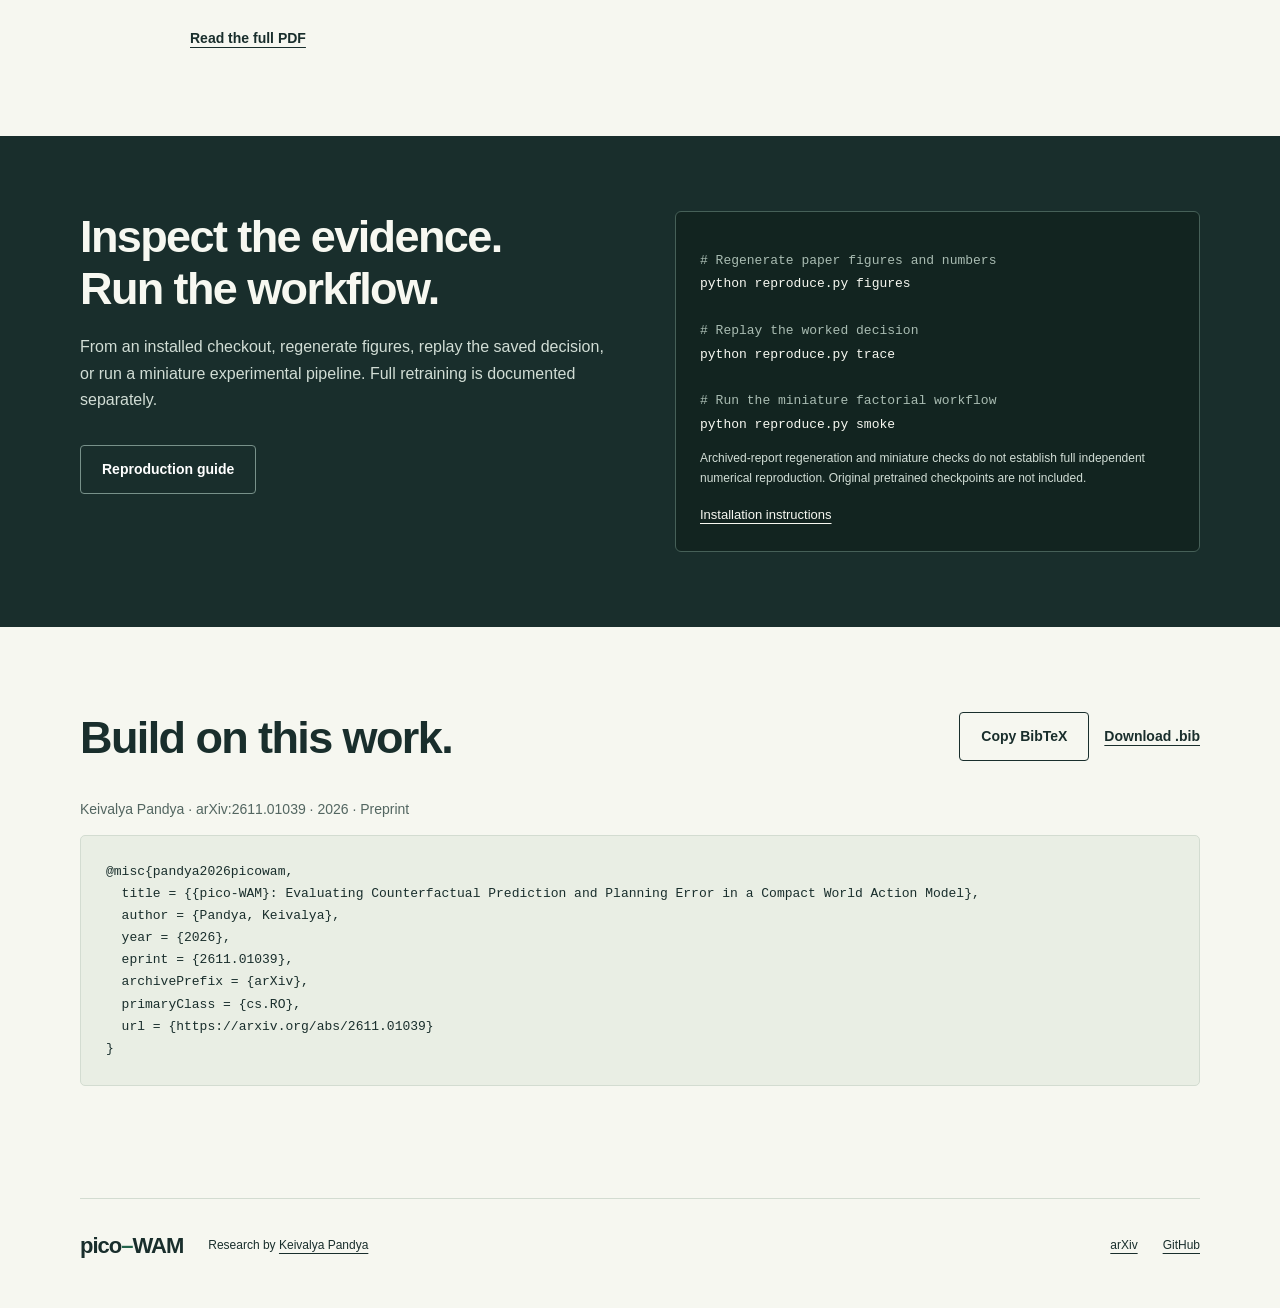
==== commit ab3893b0: "Simplify project page headings and remove decorative arrows" ====
--- a/pico-wam/index.html
+++ b/pico-wam/index.html
@@ -29,36 +29,36 @@
 </head>
 <body>
 <a class="skip" href="#main">Skip to content</a>
-<header class="topbar"><a class="wordmark" href="#">pico<span>–</span>WAM</a><nav aria-label="Main navigation"><a href="#findings">Findings</a><a href="#model">Model</a><a href="#reproduce">Reproduce</a><a href="#cite">Cite</a></nav><a class="author-home" href="/">Keivalya Pandya ↗</a></header>
+<header class="topbar"><a class="wordmark" href="#">pico<span>–</span>WAM</a><nav aria-label="Main navigation"><a href="#findings">Findings</a><a href="#model">Model</a><a href="#reproduce">Reproduce</a><a href="#cite">Cite</a></nav><a class="author-home" href="/">Keivalya Pandya</a></header>
 <main id="main">
 <section class="hero wrap">
-<p class="eyebrow"><span class="dot"></span> RESEARCH PREPRINT · ROBOT LEARNING · 2026</p>
+
 <h1>A small world model.<br>A closer look at <em>planning.</em></h1>
 <p class="paper-title">pico-WAM: Evaluating Counterfactual Prediction and Planning Error in a Compact World Action Model</p>
 <p class="byline"><a href="/">Keivalya Pandya</a><span>Northeastern University</span></p>
-<div class="actions"><a class="button primary" href="https://arxiv.org/abs/2611.01039">Read the paper <span>↗</span></a><a class="button" href="https://github.com/keivalya/pico-wam">Explore the code <span>↗</span></a><a class="button" href="https://medium.com/@keivalyap/building-a-world-action-model-wam-from-scratch-i-0ad41c323776" aria-label="Read Building a World-Action-Model (WAM) from Scratch — I on Medium">Read the tutorial <span>↗</span></a><a class="text-link" href="#cite">Cite this work ↓</a></div>
-<div class="hero-question"><span class="section-number">THE QUESTION</span><p>When control fails, is the problem the actions a policy proposes—or the way a world model scores them?</p></div>
+<div class="actions"><a class="button primary" href="https://arxiv.org/abs/2611.01039">Read the paper</a><a class="button" href="https://github.com/keivalya/pico-wam">Explore the code</a><a class="button" href="https://medium.com/@keivalyap/building-a-world-action-model-wam-from-scratch-i-0ad41c323776" aria-label="Read Building a World-Action-Model (WAM) from Scratch — I on Medium">Read the tutorial</a><a class="text-link" href="#cite">Cite this work</a></div>
+<div class="hero-question"><p>When control fails, is the problem the actions a policy proposes—or the way a world model scores them?</p></div>
 <figure class="hero-figure"><a href="assets/task-example.png" aria-label="Open task example figure at full resolution"><img width="936" height="382" src="assets/task-example.png" alt="Worked Push-T decision: two dynamics models choose 12-step plans from 256 shared candidates; predicted and simulated physical states are compared." fetchpriority="high"></a><figcaption><b>Look inside a decision.</b> This recorded example compares imagined and simulated consequences. Neither selected sequence moves the block: the lower simulator cost reflects a closer agent approach.</figcaption></figure>
 </section>
-<section class="findings wrap" id="findings"><div class="section-heading"><p class="eyebrow">01 / FINDINGS</p><h2>Separate the proposal<br>from the score.</h2><p>Controlled interventions in Push-T reveal where improvements help. The study uses 206 demonstrations and 15 training seeds.</p></div>
-<div class="result-grid"><article class="result"><p class="result-label">SIMULATOR SCORING</p><p class="stat">+12.2<span> pp</span></p><h3>Better scores, learned proposals retained.</h3><p>Replacing predicted trajectory scores with simulator costs increases coverage. Substituting simulator states in proposal generation alone shows no detected gain.</p><p class="interval">Paired 95% interval: 9.4 to 15.0 percentage points.</p></article><article class="result"><p class="result-label">DATA × SEARCH INTERACTION</p><p class="stat">+4.8<span> pp</span></p><h3>Branches enlarge restart’s advantage.</h3><p>Counterfactual branch training increases the coverage advantage of policy-restarted over warm-started search. Restart wins with both datasets.</p><p class="interval">Paired 95% interval: 1.5 to 8.0 percentage points.</p></article></div>
+<section class="findings wrap" id="findings"><div class="section-heading"><h2>Separate the proposal<br>from the score.</h2><p>Controlled interventions in Push-T reveal where improvements help. The study uses 206 demonstrations and 15 training seeds.</p></div>
+<div class="result-grid"><article class="result"><p class="stat">+12.2<span> pp</span></p><p>Replacing predicted trajectory scores with simulator costs increases coverage. Substituting simulator states in proposal generation alone shows no detected gain.</p><p class="interval">Paired 95% interval: 9.4 to 15.0 percentage points.</p></article><article class="result"><p class="stat">+4.8<span> pp</span></p><p>Counterfactual branch training increases the coverage advantage of policy-restarted over warm-started search. Restart wins with both datasets.</p><p class="interval">Paired 95% interval: 1.5 to 8.0 percentage points.</p></article></div>
 <figure class="wide-figure"><a href="assets/factorial.png" aria-label="Open factorial figure at full resolution"><img width="936" height="404" src="assets/factorial.png" loading="lazy" alt="Crossed proposal and scoring experiment: learned and exact computations compared across 15 frozen checkpoints, with paired coverage differences."></a><figcaption><b>Cross the components.</b> L = learned, E = exact simulator computation; proposals are listed first. The primary contrast replaces scoring while retaining learned proposals. Secondary intervals are unadjusted.</figcaption></figure>
-<aside class="takeaway"><span>READ THE RESULT CAREFULLY</span><p>Scoring is an effective intervention in this planner. These experiments do not establish optimal proposals, a universal ordering of errors, or superiority over imitation.</p></aside>
+<aside class="takeaway"><p>Scoring is an effective intervention in this planner. These experiments do not establish optimal proposals, a universal ordering of errors, or superiority over imitation.</p></aside>
 </section>
-<section class="model-section" id="model"><div class="wrap"><div class="section-heading"><p class="eyebrow">02 / THE MODEL</p><h2>Observe. Propose.<br>Imagine. Score. Act.</h2><p>A shared representation connects imitation, action-conditioned dynamics, and a physical-state readout. An external planner compares imagined action sequences.</p></div>
+<section class="model-section" id="model"><div class="wrap"><div class="section-heading"><h2>Observe. Propose.<br>Imagine. Score. Act.</h2><p>A shared representation connects imitation, action-conditioned dynamics, and a physical-state readout. An external planner compares imagined action sequences.</p></div>
 <figure class="wide-figure"><a href="assets/architecture.png" aria-label="Open architecture figure at full resolution"><img width="936" height="879" src="assets/architecture.png" loading="lazy" alt="pico-WAM architecture: image and supplied state encoders feed a shared latent, policy, residual dynamics, and state readout, with an external planning loop."></a><figcaption>Physical state is supplied at inference. The instruction is constant and image decoding is disabled in the controlled study.</figcaption></figure>
-<div class="scope-grid"><article><h3>What the second task adds</h3><p>In Meta-World door opening, noisy-expert data improves candidate ranking and planner success: 88.2% versus 78.6%. Both planners remain below reactive BC at 98.6%.</p><p class="muted">This uses separate state-space models and fixed data/banks; it does not test transfer of the shared architecture.</p></article><article><h3>What remains open</h3><p>Ranking regret includes agent approach as well as block-to-goal distance. Better regret need not mean block motion. Reactive policies and planners also observe at different frequencies.</p><p class="muted">The primary warm/restart and scoring contrasts hold observation frequency fixed.</p></article></div>
+<div class="scope-grid"><article><p>In Meta-World door opening, noisy-expert data improves candidate ranking and planner success: 88.2% versus 78.6%. Both planners remain below reactive BC at 98.6%.</p><p class="muted">This uses separate state-space models and fixed data/banks; it does not test transfer of the shared architecture.</p></article><article><p>Ranking regret includes agent approach as well as block-to-goal distance. Better regret need not mean block motion. Reactive policies and planners also observe at different frequencies.</p><p class="muted">The primary warm/restart and scoring contrasts hold observation frequency fixed.</p></article></div>
 </div></section>
-<section class="wrap abstract-section" id="abstract"><p class="eyebrow">03 / ABSTRACT</p><h2>The paper, in full context.</h2><p class="abstract">When a World Action Model fails at control, is the bottleneck proposal generation or trajectory scoring? We introduce pico-WAM, a compact model with supplied physical state for tracing policy-dynamics interactions. Using 206 Push-T demonstrations and 15 training seeds, we compare data regimes and search configurations. Counterfactual branch training improves short-horizon cost ranking and enlarges the coverage advantage of policy-restarted over warm-started search by 4.8 percentage points; restart wins under both data regimes. Replacing learned trajectory scores with simulator costs improves coverage by 12.2 points while retaining learned proposals. Substituting simulator states in proposal generation alone shows no detected gain. Component diagnostics and a separate door-opening study show why better ranking need not yield better control or outperform imitation. These controlled interventions identify scoring as an effective improvement target in the tested setting and provide a reproducible protocol for diagnosing compact world models.</p><a class="text-link" href="https://arxiv.org/pdf/2611.01039">Read the full PDF ↗</a></section>
-<section class="reproduce-section" id="reproduce"><div class="wrap reproduce-grid"><div><p class="eyebrow">04 / REPRODUCE</p><h2>Inspect the evidence.<br>Run the workflow.</h2><p>Regenerate figures, replay the saved decision, or run a miniature experimental pipeline. Full retraining is documented separately.</p><a class="button" href="https://github.com/keivalya/pico-wam/blob/main/docs/REPRODUCING.md">Reproduction guide ↗</a></div><div class="terminal"><div class="terminal-label">FROM AN INSTALLED CHECKOUT</div><pre><code><span># Regenerate paper figures and numbers</span>
+<section class="wrap abstract-section" id="abstract"><h2>The paper, in full context.</h2><p class="abstract">When a World Action Model fails at control, is the bottleneck proposal generation or trajectory scoring? We introduce pico-WAM, a compact model with supplied physical state for tracing policy-dynamics interactions. Using 206 Push-T demonstrations and 15 training seeds, we compare data regimes and search configurations. Counterfactual branch training improves short-horizon cost ranking and enlarges the coverage advantage of policy-restarted over warm-started search by 4.8 percentage points; restart wins under both data regimes. Replacing learned trajectory scores with simulator costs improves coverage by 12.2 points while retaining learned proposals. Substituting simulator states in proposal generation alone shows no detected gain. Component diagnostics and a separate door-opening study show why better ranking need not yield better control or outperform imitation. These controlled interventions identify scoring as an effective improvement target in the tested setting and provide a reproducible protocol for diagnosing compact world models.</p><a class="text-link" href="https://arxiv.org/pdf/2611.01039">Read the full PDF</a></section>
+<section class="reproduce-section" id="reproduce"><div class="wrap reproduce-grid"><div><h2>Inspect the evidence.<br>Run the workflow.</h2><p>From an installed checkout, regenerate figures, replay the saved decision, or run a miniature experimental pipeline. Full retraining is documented separately.</p><a class="button" href="https://github.com/keivalya/pico-wam/blob/main/docs/REPRODUCING.md">Reproduction guide</a></div><div class="terminal"><pre><code><span># Regenerate paper figures and numbers</span>
 python reproduce.py figures
 
 <span># Replay the worked decision</span>
 python reproduce.py trace
 
 <span># Run the miniature factorial workflow</span>
-python reproduce.py smoke</code></pre><p>Archived-report regeneration and miniature checks do not establish full independent numerical reproduction. Original pretrained checkpoints are not included.</p><a href="https://github.com/keivalya/pico-wam#installation">Installation instructions ↗</a></div></div></section>
-<section class="wrap citation-section" id="cite"><p class="eyebrow">05 / CITATION</p><div class="citation-heading"><h2>Build on this work.</h2><div><button id="copy-citation" class="button" type="button" hidden>Copy BibTeX</button> <a class="text-link" href="citation.bib" download>Download .bib ↓</a></div></div><p>Keivalya Pandya · arXiv:2611.01039 · 2026 · Preprint</p><pre class="citation"><code id="bibtex">@misc{pandya2026picowam,
+python reproduce.py smoke</code></pre><p>Archived-report regeneration and miniature checks do not establish full independent numerical reproduction. Original pretrained checkpoints are not included.</p><a href="https://github.com/keivalya/pico-wam#installation">Installation instructions</a></div></div></section>
+<section class="wrap citation-section" id="cite"><div class="citation-heading"><h2>Build on this work.</h2><div><button id="copy-citation" class="button" type="button" hidden>Copy BibTeX</button> <a class="text-link" href="citation.bib" download>Download .bib</a></div></div><p>Keivalya Pandya · arXiv:2611.01039 · 2026 · Preprint</p><pre class="citation"><code id="bibtex">@misc{pandya2026picowam,
   title = {{pico-WAM}: Evaluating Counterfactual Prediction and Planning Error in a Compact World Action Model},
   author = {Pandya, Keivalya},
   year = {2026},
@@ -67,6 +67,6 @@
   primaryClass = {cs.RO},
   url = {https://arxiv.org/abs/2611.01039}
 }</code></pre><p id="copy-status" role="status" aria-live="polite"></p></section>
-</main><footer class="wrap"><a class="wordmark" href="#">pico<span>–</span>WAM</a><p>Research by <a href="/">Keivalya Pandya</a></p><a href="https://arxiv.org/abs/2611.01039">arXiv ↗</a><a href="https://github.com/keivalya/pico-wam">GitHub ↗</a></footer>
+</main><footer class="wrap"><a class="wordmark" href="#">pico<span>–</span>WAM</a><p>Research by <a href="/">Keivalya Pandya</a></p><a href="https://arxiv.org/abs/2611.01039">arXiv</a><a href="https://github.com/keivalya/pico-wam">GitHub</a></footer>
 <script src="script.js" defer></script>
 </body></html>
--- a/pico-wam/style.css
+++ b/pico-wam/style.css
@@ -1 +1 @@
-:root{--ink:#192e2c;--muted:#536661;--paper:#f6f7f0;--accent:#23644c;--line:#d3dcd1;--serif:Georgia,'Times New Roman',serif}*{box-sizing:border-box}html{scroll-behavior:smooth;scroll-padding-top:30px}body{margin:0;background:var(--paper);color:var(--ink);font-family:Arial,Helvetica,sans-serif;line-height:1.65}a{color:inherit;text-underline-offset:4px}a:hover{color:var(--accent)}button{font:inherit;cursor:pointer}a:focus-visible,button:focus-visible{outline:3px solid #aa5e16;outline-offset:5px}.wrap{width:min(1120px,calc(100% - 64px));margin:auto}.topbar{max-width:1400px;margin:auto;padding:24px 40px;display:flex;justify-content:space-between;align-items:center;border-bottom:1px solid var(--line);gap:25px}.wordmark{font-size:22px;font-weight:800;text-decoration:none;letter-spacing:-1px}.wordmark span{color:var(--accent)}nav{display:flex;gap:30px;font-size:14px}nav a,.author-home{text-decoration:none}.author-home{font-size:13px}.hero{padding-top:76px}.eyebrow{font-size:11px;letter-spacing:2px;font-weight:700;color:var(--accent);margin:0 0 22px}.dot{display:inline-block;width:7px;height:7px;background:var(--accent);border-radius:50%;margin-right:7px}h1{font-size:clamp(44px,6.3vw,80px);letter-spacing:-4px;line-height:1.07;margin:0 0 25px;font-weight:600}h1 em{font-family:var(--serif);font-weight:400;color:var(--accent)}.paper-title{font-size:18px;max-width:740px;color:var(--muted);line-height:1.5}.byline{font-size:14px;margin:24px 0}.byline a{font-weight:bold}.byline span{margin-left:18px;color:var(--muted)}.actions{display:flex;gap:12px;align-items:center;flex-wrap:wrap;margin:26px 0 55px}.button{display:inline-flex;align-items:center;justify-content:center;gap:25px;background:transparent;border:1px solid var(--ink);padding:12px 21px;border-radius:4px;text-decoration:none;font-size:14px;font-weight:600;color:var(--ink)}.button:hover{background:#e5ebdf;color:var(--ink)}.primary{background:var(--ink);color:#fff}.primary:hover{background:var(--accent);color:#fff}.text-link{font-size:14px;font-weight:600}.actions .text-link{margin-left:10px}.hero-question{border-top:1px solid var(--line);padding:28px 0;display:grid;grid-template-columns:180px 1fr;gap:24px;align-items:start}.section-number{font-size:10px;letter-spacing:2px;padding-top:9px;color:var(--muted);font-weight:700}.hero-question p{font-family:var(--serif);font-size:25px;line-height:1.4;margin:0;max-width:790px}figure{margin:0}figure img{display:block;width:100%;height:auto}.hero-figure,.wide-figure{background:#fff;border:1px solid var(--line);border-radius:8px;padding:26px}.hero-figure img{height:auto}.hero-figure figcaption,.wide-figure figcaption{border-top:1px solid var(--line);padding-top:18px;margin-top:20px;font-size:13px;color:var(--muted);line-height:1.6}.findings{padding:90px 0}.section-heading{display:grid;grid-template-columns:1fr 1fr;column-gap:70px;margin-bottom:36px}.section-heading .eyebrow{grid-column:1/-1}.section-heading>p:last-child{margin:0;color:var(--muted);font-size:17px;align-self:center}h2{font-size:clamp(30px,4vw,45px);letter-spacing:-1.6px;line-height:1.15;margin:0 0 20px;font-weight:600}h3{font-size:21px;line-height:1.35;letter-spacing:-.4px;margin:12px 0}.result-grid{display:grid;grid-template-columns:1fr 1fr;border-top:1px solid var(--line);border-bottom:1px solid var(--line);margin:32px 0}.result{padding:30px 40px 30px 0}.result+.result{padding-left:40px;border-left:1px solid var(--line);padding-right:0}.result-label{font-size:11px;letter-spacing:1.6px;font-weight:700;color:var(--accent)}.stat{font-size:80px;letter-spacing:-5px;font-weight:500;margin:0;line-height:1.3;color:var(--accent)}.stat span{font-size:24px;letter-spacing:-1px}.result>p:not(.stat):not(.result-label){color:var(--muted);font-size:15px}.result .interval{font-size:12px!important}.takeaway{margin-top:25px;border-left:3px solid var(--accent);padding:5px 25px}.takeaway span{font-size:10px;letter-spacing:1.5px;font-weight:bold;color:var(--accent)}.takeaway p{margin:8px 0;font-size:16px}.model-section{background:#e9eee4;padding:80px 0}.scope-grid{display:grid;grid-template-columns:1fr 1fr;gap:60px;margin-top:35px}.scope-grid p{font-size:15px}.muted{color:var(--muted);font-size:13px!important}.abstract-section{padding:85px 0;max-width:900px}.abstract{font-family:var(--serif);font-size:20px;line-height:1.8}.reproduce-section{background:var(--ink);color:#f7f8f1;padding:75px 0}.reproduce-section .eyebrow{color:#b9d6b6}.reproduce-grid{display:grid;grid-template-columns:1fr 1fr;gap:70px}.reproduce-grid>div>p:not(.eyebrow){color:#d1ddd5}.reproduce-section .button{color:#fff;border-color:#78918a;margin-top:15px}.reproduce-section .button:hover{background:#314d46}.terminal{background:#122420;border:1px solid #466058;border-radius:6px;padding:24px}.terminal-label{font-size:10px;color:#b9d6b6;letter-spacing:1.4px}.terminal pre{font-size:13px;line-height:1.8;overflow-x:auto}.terminal code span{color:#a9bcb2}.terminal p{font-size:12px;color:#bacbc1}.terminal a{font-size:13px}.citation-section{padding:85px 0 60px}.citation-heading{display:flex;justify-content:space-between;gap:20px;align-items:start}.citation-heading>div{display:flex;align-items:center;gap:15px}.citation{padding:25px;background:#e9eee4;border:1px solid var(--line);border-radius:5px;font-size:13px;white-space:pre-wrap;overflow-wrap:anywhere;line-height:1.7}.citation-section>p{font-size:14px;color:var(--muted)}#copy-status{min-height:24px}footer{display:flex;gap:25px;border-top:1px solid var(--line);padding:25px 0 40px;align-items:center;font-size:12px}footer p{margin-right:auto}.skip{position:absolute;left:15px;top:-100px;background:#fff;padding:10px;z-index:5}.skip:focus{top:10px}[hidden]{display:none!important}@media(max-width:760px){.wrap{width:calc(100% - 36px)}.topbar{padding:18px;flex-wrap:wrap;gap:10px}.author-home{display:none}nav{gap:16px;font-size:12px}.hero{padding-top:45px}h1{letter-spacing:-2px}.byline span{display:block;margin-left:0}.hero-question{grid-template-columns:1fr;gap:10px}.hero-question p{font-size:22px}.section-heading,.result-grid,.scope-grid,.reproduce-grid{grid-template-columns:1fr;gap:18px}.result{padding:25px 0}.result+.result{border-left:0;border-top:1px solid var(--line);padding:25px 0}.hero-figure,.wide-figure{padding:10px}.findings{padding:55px 0}.model-section,.reproduce-section{padding:55px 0}.abstract-section,.citation-section{padding-top:55px;padding-bottom:40px}.abstract{font-size:18px}.citation-heading{flex-direction:column}.citation-heading>div{flex-wrap:wrap}footer{flex-wrap:wrap;gap:15px}footer p{flex-basis:65%;margin:0}.stat{font-size:68px}}@media(prefers-reduced-motion:reduce){html{scroll-behavior:auto}}
+:root{--ink:#192e2c;--muted:#536661;--paper:#f6f7f0;--accent:#23644c;--line:#d3dcd1;--serif:Georgia,'Times New Roman',serif}*{box-sizing:border-box}html{scroll-behavior:smooth;scroll-padding-top:30px}body{margin:0;background:var(--paper);color:var(--ink);font-family:Arial,Helvetica,sans-serif;line-height:1.65}a{color:inherit;text-underline-offset:4px}a:hover{color:var(--accent)}button{font:inherit;cursor:pointer}a:focus-visible,button:focus-visible{outline:3px solid #aa5e16;outline-offset:5px}.wrap{width:min(1120px,calc(100% - 64px));margin:auto}.topbar{max-width:1400px;margin:auto;padding:24px 40px;display:flex;justify-content:space-between;align-items:center;border-bottom:1px solid var(--line);gap:25px}.wordmark{font-size:22px;font-weight:800;text-decoration:none;letter-spacing:-1px}.wordmark span{color:var(--accent)}nav{display:flex;gap:30px;font-size:14px}nav a,.author-home{text-decoration:none}.author-home{font-size:13px}.hero{padding-top:76px}.eyebrow{font-size:11px;letter-spacing:2px;font-weight:700;color:var(--accent);margin:0 0 22px}.dot{display:inline-block;width:7px;height:7px;background:var(--accent);border-radius:50%;margin-right:7px}h1{font-size:clamp(44px,6.3vw,80px);letter-spacing:-4px;line-height:1.07;margin:0 0 25px;font-weight:600}h1 em{font-family:var(--serif);font-weight:400;color:var(--accent)}.paper-title{font-size:18px;max-width:740px;color:var(--muted);line-height:1.5}.byline{font-size:14px;margin:24px 0}.byline a{font-weight:bold}.byline span{margin-left:18px;color:var(--muted)}.actions{display:flex;gap:12px;align-items:center;flex-wrap:wrap;margin:26px 0 55px}.button{display:inline-flex;align-items:center;justify-content:center;gap:25px;background:transparent;border:1px solid var(--ink);padding:12px 21px;border-radius:4px;text-decoration:none;font-size:14px;font-weight:600;color:var(--ink)}.button:hover{background:#e5ebdf;color:var(--ink)}.primary{background:var(--ink);color:#fff}.primary:hover{background:var(--accent);color:#fff}.text-link{font-size:14px;font-weight:600}.actions .text-link{margin-left:10px}.hero-question{border-top:1px solid var(--line);padding:28px 0;display:grid;grid-template-columns:1fr;gap:24px;align-items:start}.section-number{font-size:10px;letter-spacing:2px;padding-top:9px;color:var(--muted);font-weight:700}.hero-question p{font-family:var(--serif);font-size:25px;line-height:1.4;margin:0;max-width:790px}figure{margin:0}figure img{display:block;width:100%;height:auto}.hero-figure,.wide-figure{background:#fff;border:1px solid var(--line);border-radius:8px;padding:26px}.hero-figure img{height:auto}.hero-figure figcaption,.wide-figure figcaption{border-top:1px solid var(--line);padding-top:18px;margin-top:20px;font-size:13px;color:var(--muted);line-height:1.6}.findings{padding:90px 0}.section-heading{display:grid;grid-template-columns:1fr 1fr;column-gap:70px;margin-bottom:36px}.section-heading .eyebrow{grid-column:1/-1}.section-heading>p:last-child{margin:0;color:var(--muted);font-size:17px;align-self:center}h2{font-size:clamp(30px,4vw,45px);letter-spacing:-1.6px;line-height:1.15;margin:0 0 20px;font-weight:600}h3{font-size:21px;line-height:1.35;letter-spacing:-.4px;margin:12px 0}.result-grid{display:grid;grid-template-columns:1fr 1fr;border-top:1px solid var(--line);border-bottom:1px solid var(--line);margin:32px 0}.result{padding:30px 40px 30px 0}.result+.result{padding-left:40px;border-left:1px solid var(--line);padding-right:0}.result-label{font-size:11px;letter-spacing:1.6px;font-weight:700;color:var(--accent)}.stat{font-size:80px;letter-spacing:-5px;font-weight:500;margin:0;line-height:1.3;color:var(--accent)}.stat span{font-size:24px;letter-spacing:-1px}.result>p:not(.stat):not(.result-label){color:var(--muted);font-size:15px}.result .interval{font-size:12px!important}.takeaway{margin-top:25px;border-left:3px solid var(--accent);padding:5px 25px}.takeaway span{font-size:10px;letter-spacing:1.5px;font-weight:bold;color:var(--accent)}.takeaway p{margin:8px 0;font-size:16px}.model-section{background:#e9eee4;padding:80px 0}.scope-grid{display:grid;grid-template-columns:1fr 1fr;gap:60px;margin-top:35px}.scope-grid p{font-size:15px}.muted{color:var(--muted);font-size:13px!important}.abstract-section{padding:85px 0;max-width:900px}.abstract{font-family:var(--serif);font-size:20px;line-height:1.8}.reproduce-section{background:var(--ink);color:#f7f8f1;padding:75px 0}.reproduce-section .eyebrow{color:#b9d6b6}.reproduce-grid{display:grid;grid-template-columns:1fr 1fr;gap:70px}.reproduce-grid>div>p:not(.eyebrow){color:#d1ddd5}.reproduce-section .button{color:#fff;border-color:#78918a;margin-top:15px}.reproduce-section .button:hover{background:#314d46}.terminal{background:#122420;border:1px solid #466058;border-radius:6px;padding:24px}.terminal-label{font-size:10px;color:#b9d6b6;letter-spacing:1.4px}.terminal pre{font-size:13px;line-height:1.8;overflow-x:auto}.terminal code span{color:#a9bcb2}.terminal p{font-size:12px;color:#bacbc1}.terminal a{font-size:13px}.citation-section{padding:85px 0 60px}.citation-heading{display:flex;justify-content:space-between;gap:20px;align-items:start}.citation-heading>div{display:flex;align-items:center;gap:15px}.citation{padding:25px;background:#e9eee4;border:1px solid var(--line);border-radius:5px;font-size:13px;white-space:pre-wrap;overflow-wrap:anywhere;line-height:1.7}.citation-section>p{font-size:14px;color:var(--muted)}#copy-status{min-height:24px}footer{display:flex;gap:25px;border-top:1px solid var(--line);padding:25px 0 40px;align-items:center;font-size:12px}footer p{margin-right:auto}.skip{position:absolute;left:15px;top:-100px;background:#fff;padding:10px;z-index:5}.skip:focus{top:10px}[hidden]{display:none!important}@media(max-width:760px){.wrap{width:calc(100% - 36px)}.topbar{padding:18px;flex-wrap:wrap;gap:10px}.author-home{display:none}nav{gap:16px;font-size:12px}.hero{padding-top:45px}h1{letter-spacing:-2px}.byline span{display:block;margin-left:0}.hero-question{grid-template-columns:1fr;gap:10px}.hero-question p{font-size:22px}.section-heading,.result-grid,.scope-grid,.reproduce-grid{grid-template-columns:1fr;gap:18px}.result{padding:25px 0}.result+.result{border-left:0;border-top:1px solid var(--line);padding:25px 0}.hero-figure,.wide-figure{padding:10px}.findings{padding:55px 0}.model-section,.reproduce-section{padding:55px 0}.abstract-section,.citation-section{padding-top:55px;padding-bottom:40px}.abstract{font-size:18px}.citation-heading{flex-direction:column}.citation-heading>div{flex-wrap:wrap}footer{flex-wrap:wrap;gap:15px}footer p{flex-basis:65%;margin:0}.stat{font-size:68px}}@media(prefers-reduced-motion:reduce){html{scroll-behavior:auto}}
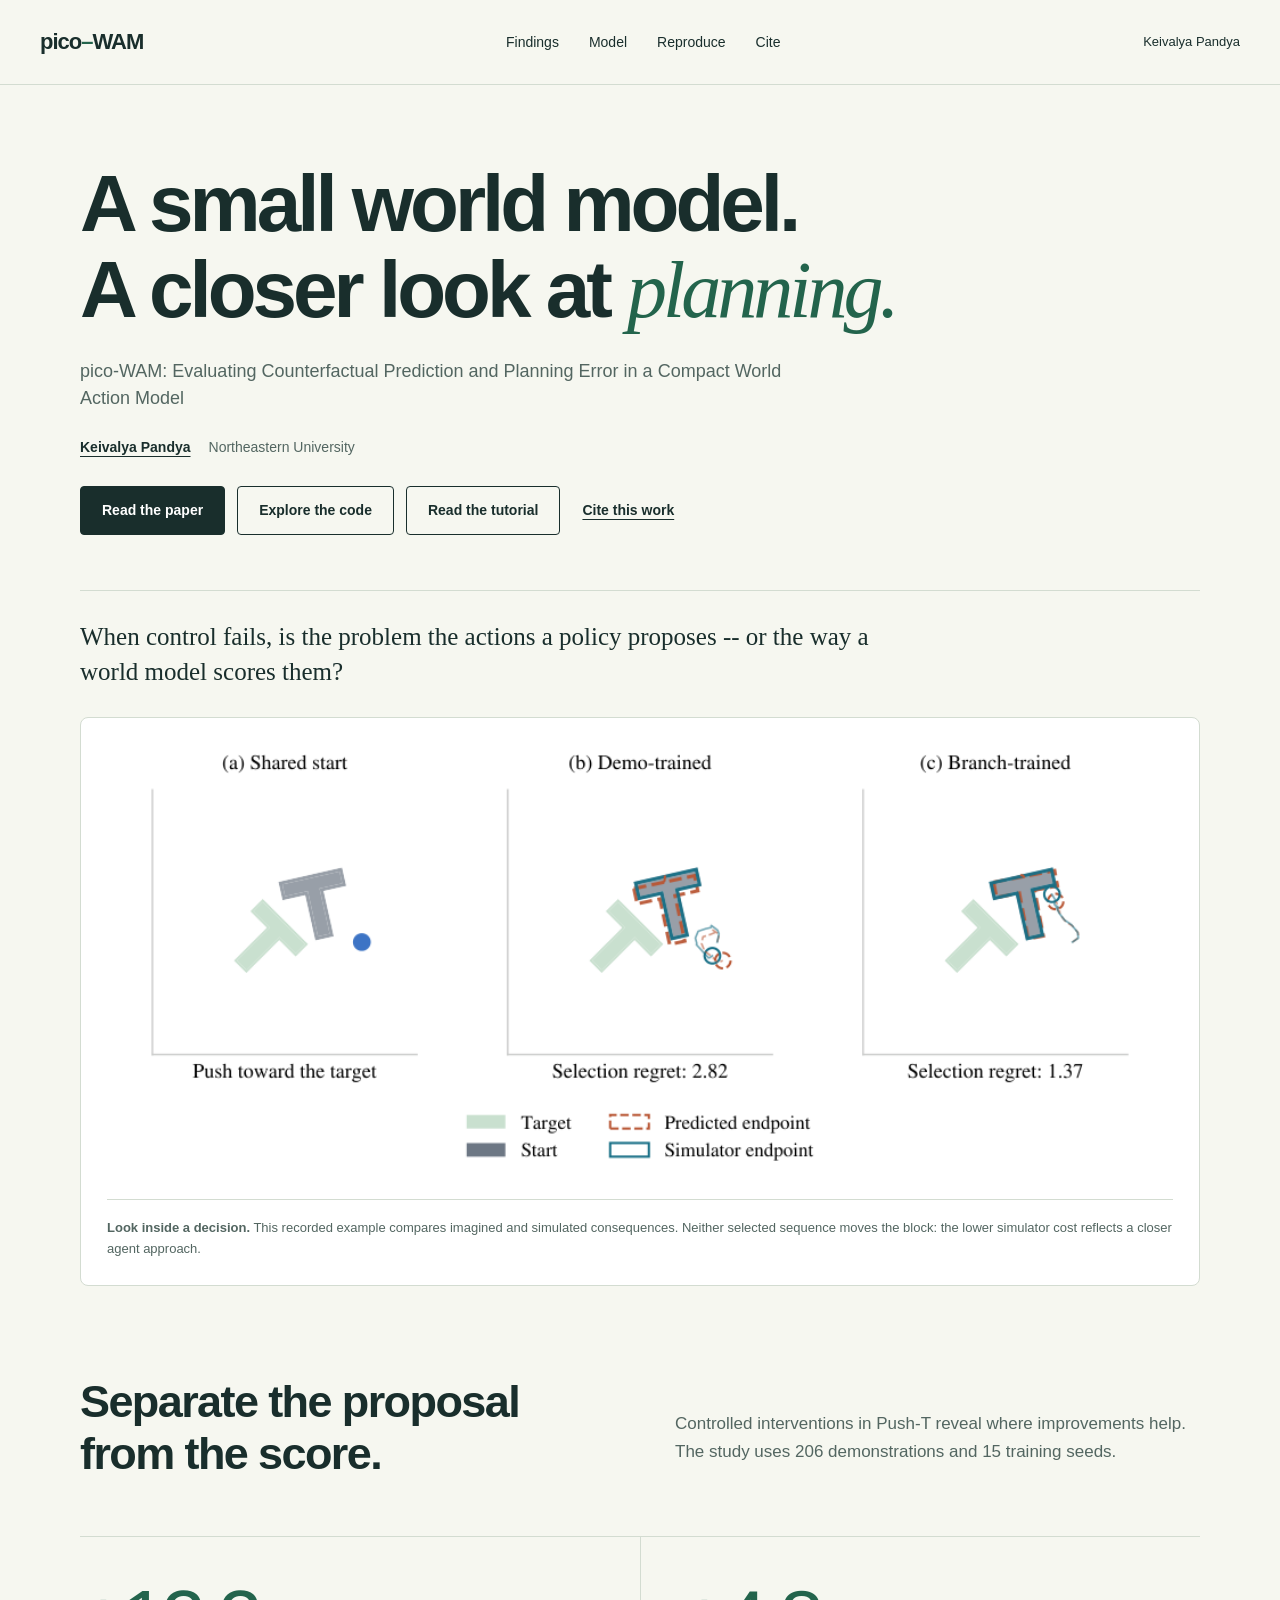
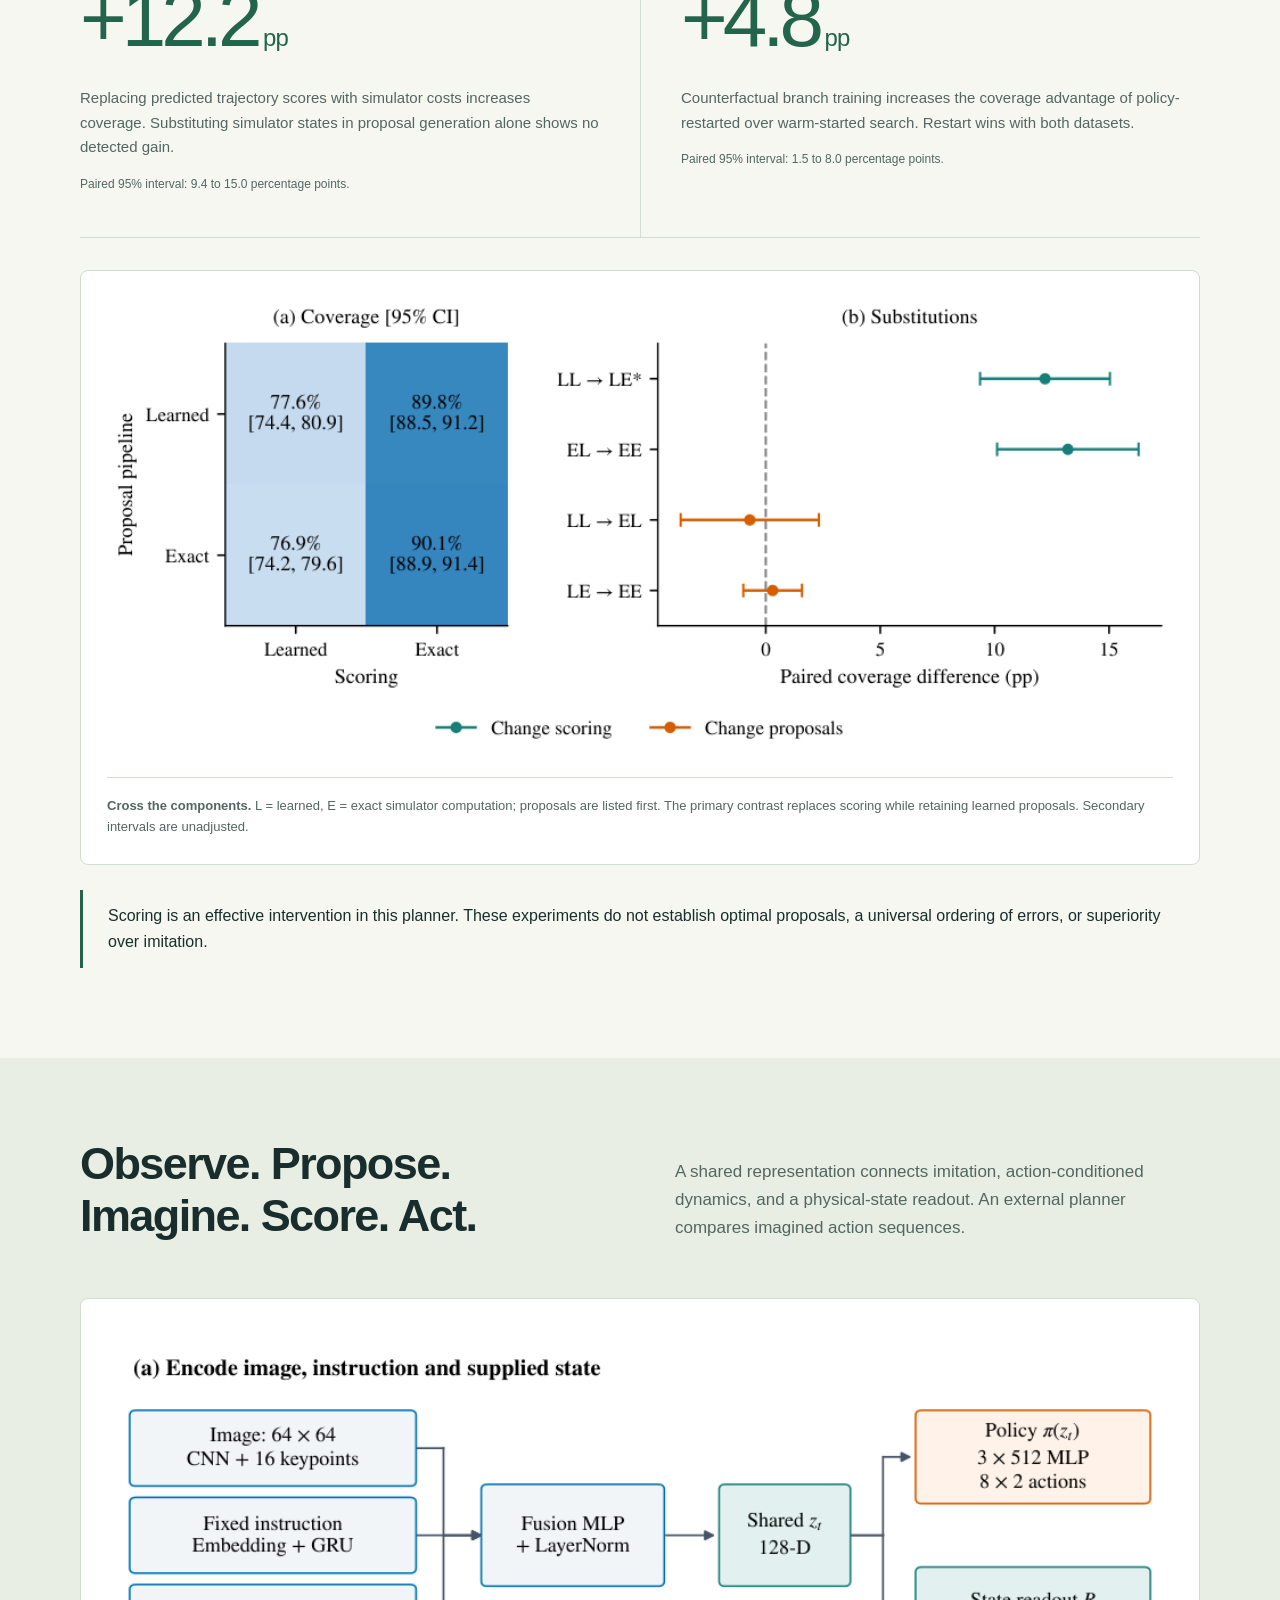
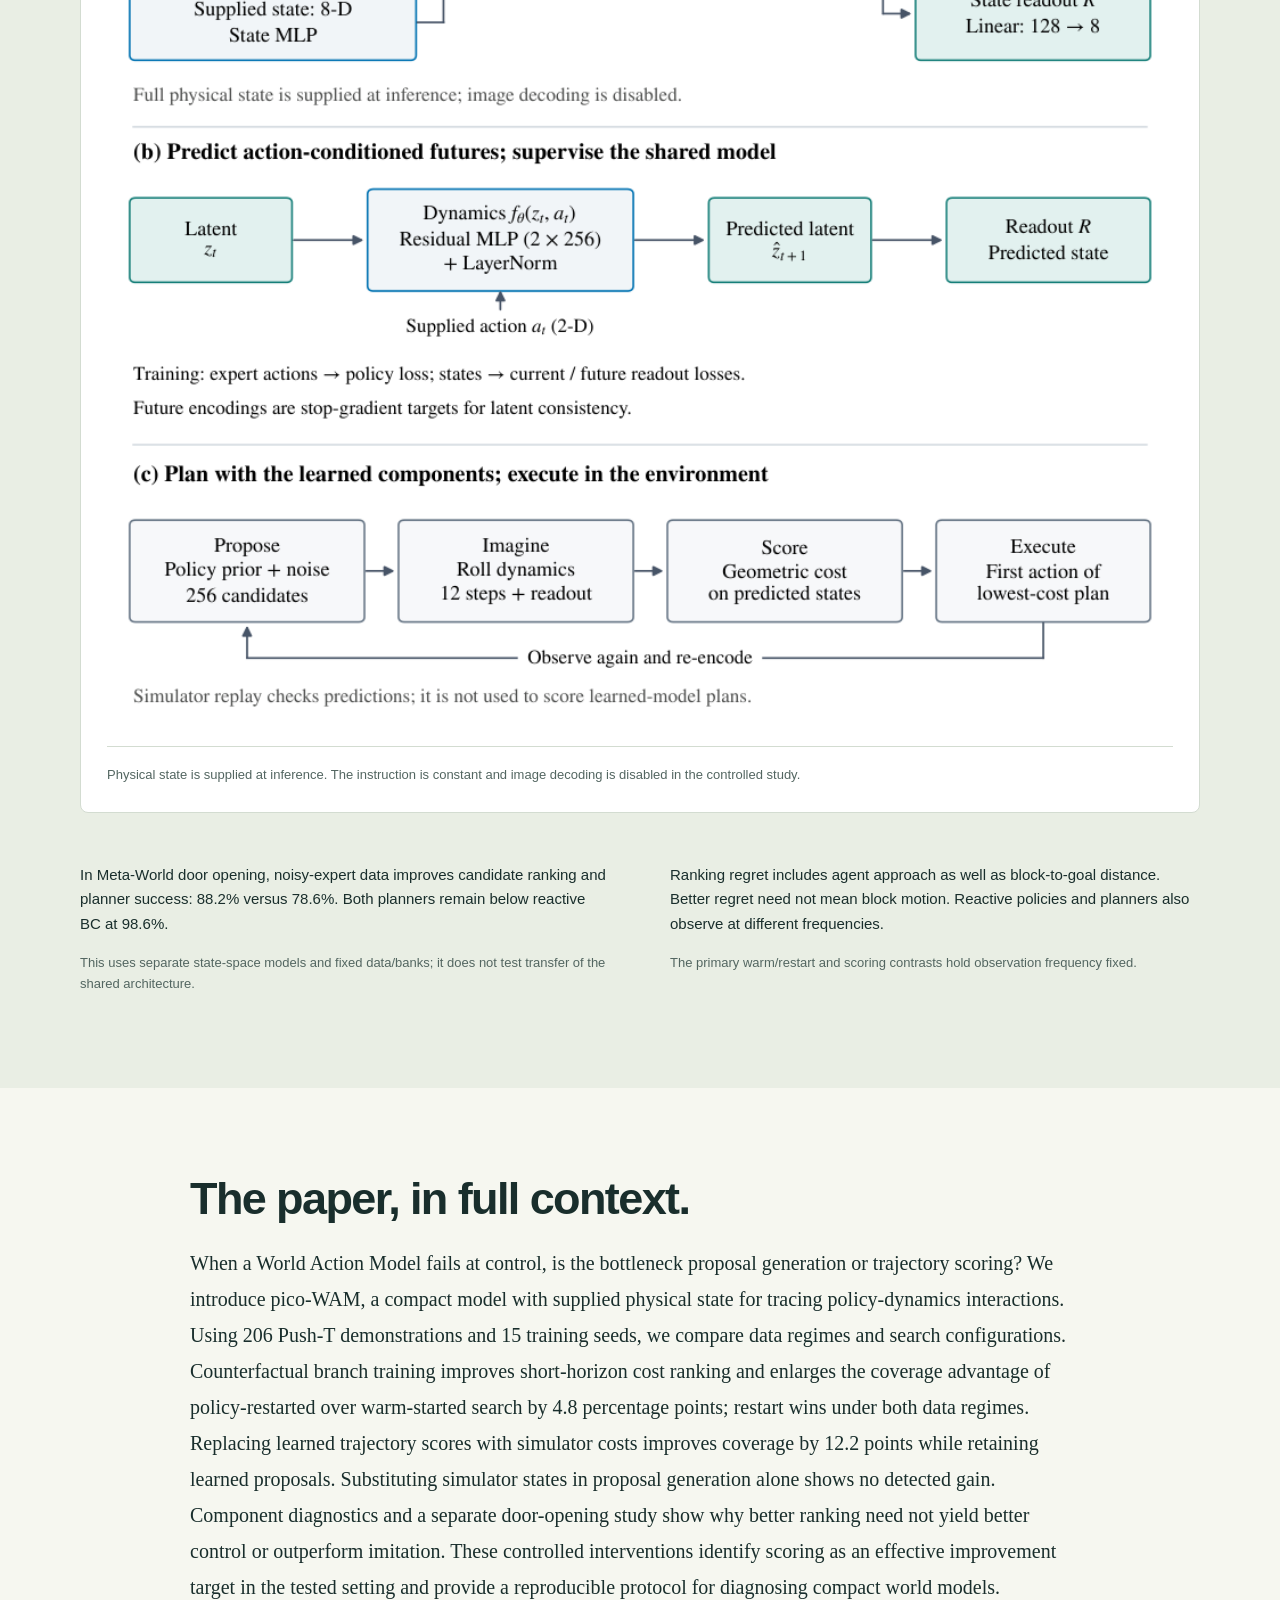
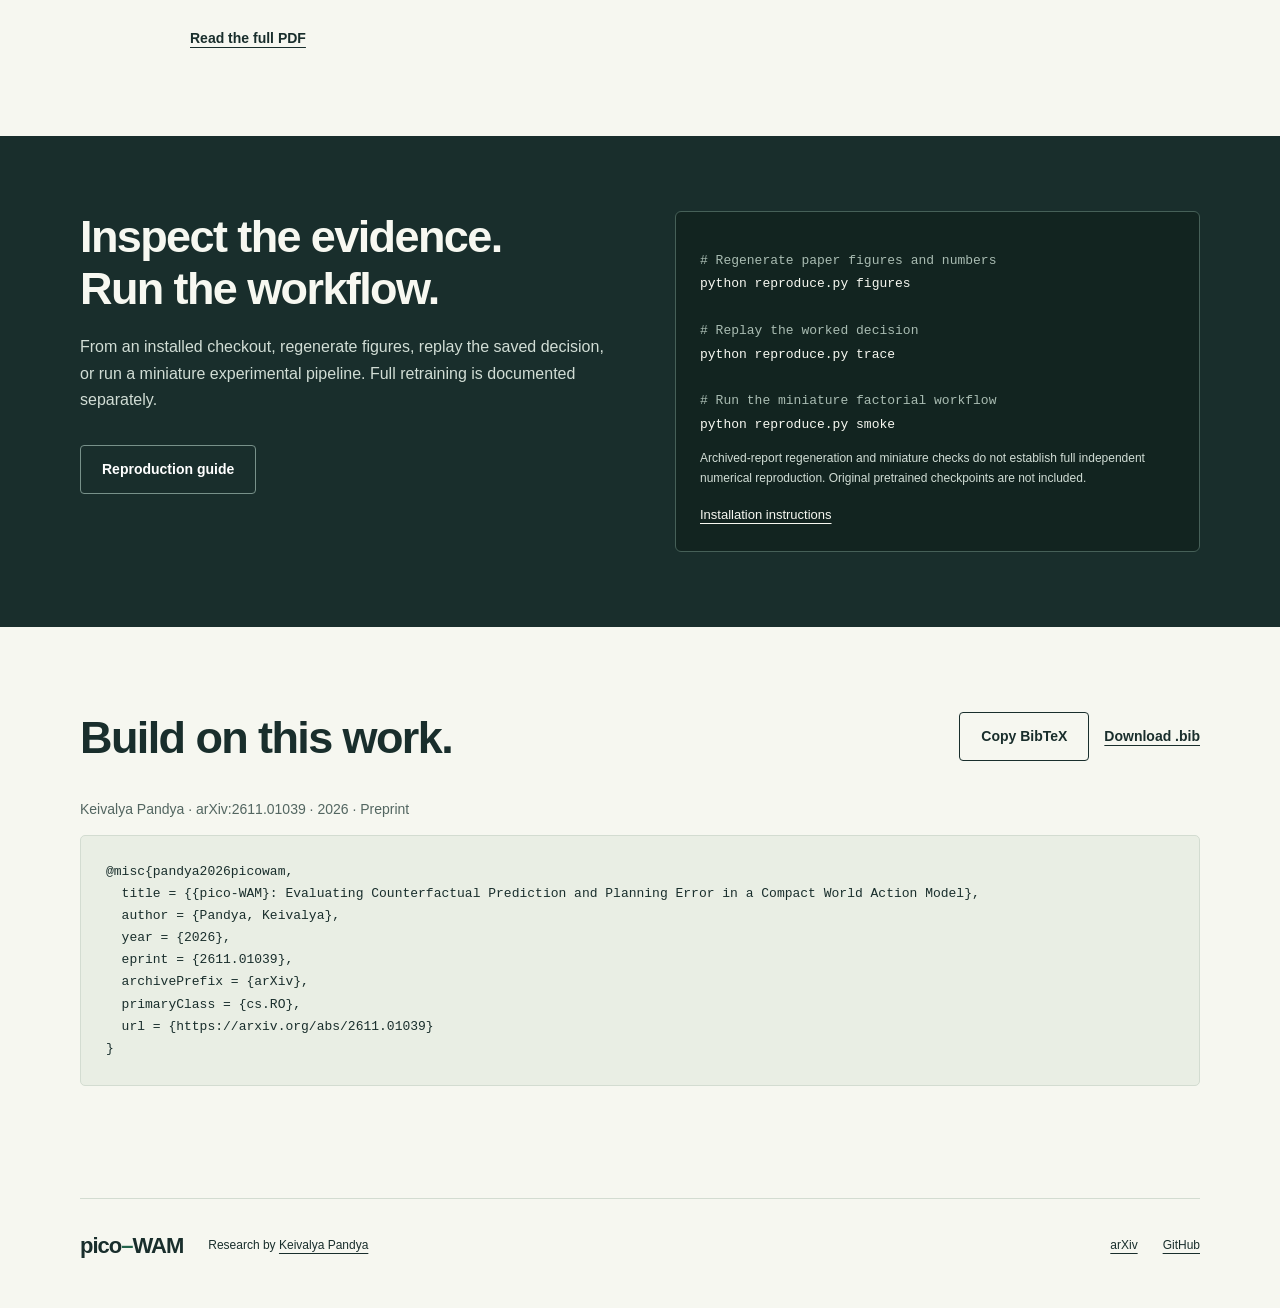
==== commit 8a747d1a: "Add new projects, tidy timeline and publications, speed up page Projects: add pico-WAM, the CS6120 l" ====
--- a/pico-wam/index.html
+++ b/pico-wam/index.html
@@ -3,7 +3,7 @@
 <head>
 <meta charset="utf-8">
 <meta name="viewport" content="width=device-width, initial-scale=1">
-<title>pico-WAM — Counterfactual Prediction and Planning Error | Keivalya Pandya</title>
+<title>pico-WAM -- Counterfactual Prediction and Planning Error | Keivalya Pandya</title>
 <meta name="description" content="pico-WAM is a compact World Action Model for tracing policy–dynamics interactions. Explore controlled Push-T experiments, simulator-scoring interventions, and reproducible code by Keivalya Pandya.">
 <meta name="author" content="Keivalya Pandya">
 <link rel="canonical" href="https://www.keivalya.com/pico-wam/">
@@ -36,8 +36,8 @@
 <h1>A small world model.<br>A closer look at <em>planning.</em></h1>
 <p class="paper-title">pico-WAM: Evaluating Counterfactual Prediction and Planning Error in a Compact World Action Model</p>
 <p class="byline"><a href="/">Keivalya Pandya</a><span>Northeastern University</span></p>
-<div class="actions"><a class="button primary" href="https://arxiv.org/abs/2611.01039">Read the paper</a><a class="button" href="https://github.com/keivalya/pico-wam">Explore the code</a><a class="button" href="https://medium.com/@keivalyap/building-a-world-action-model-wam-from-scratch-i-0ad41c323776" aria-label="Read Building a World-Action-Model (WAM) from Scratch — I on Medium">Read the tutorial</a><a class="text-link" href="#cite">Cite this work</a></div>
-<div class="hero-question"><p>When control fails, is the problem the actions a policy proposes—or the way a world model scores them?</p></div>
+<div class="actions"><a class="button primary" href="https://arxiv.org/abs/2611.01039">Read the paper</a><a class="button" href="https://github.com/keivalya/pico-wam">Explore the code</a><a class="button" href="https://medium.com/@keivalyap/building-a-world-action-model-wam-from-scratch-i-0ad41c323776" aria-label="Read Building a World-Action-Model (WAM) from Scratch -- I on Medium">Read the tutorial</a><a class="text-link" href="#cite">Cite this work</a></div>
+<div class="hero-question"><p>When control fails, is the problem the actions a policy proposes -- or the way a world model scores them?</p></div>
 <figure class="hero-figure"><a href="assets/task-example.png" aria-label="Open task example figure at full resolution"><img width="936" height="382" src="assets/task-example.png" alt="Worked Push-T decision: two dynamics models choose 12-step plans from 256 shared candidates; predicted and simulated physical states are compared." fetchpriority="high"></a><figcaption><b>Look inside a decision.</b> This recorded example compares imagined and simulated consequences. Neither selected sequence moves the block: the lower simulator cost reflects a closer agent approach.</figcaption></figure>
 </section>
 <section class="findings wrap" id="findings"><div class="section-heading"><h2>Separate the proposal<br>from the score.</h2><p>Controlled interventions in Push-T reveal where improvements help. The study uses 206 demonstrations and 15 training seeds.</p></div>
